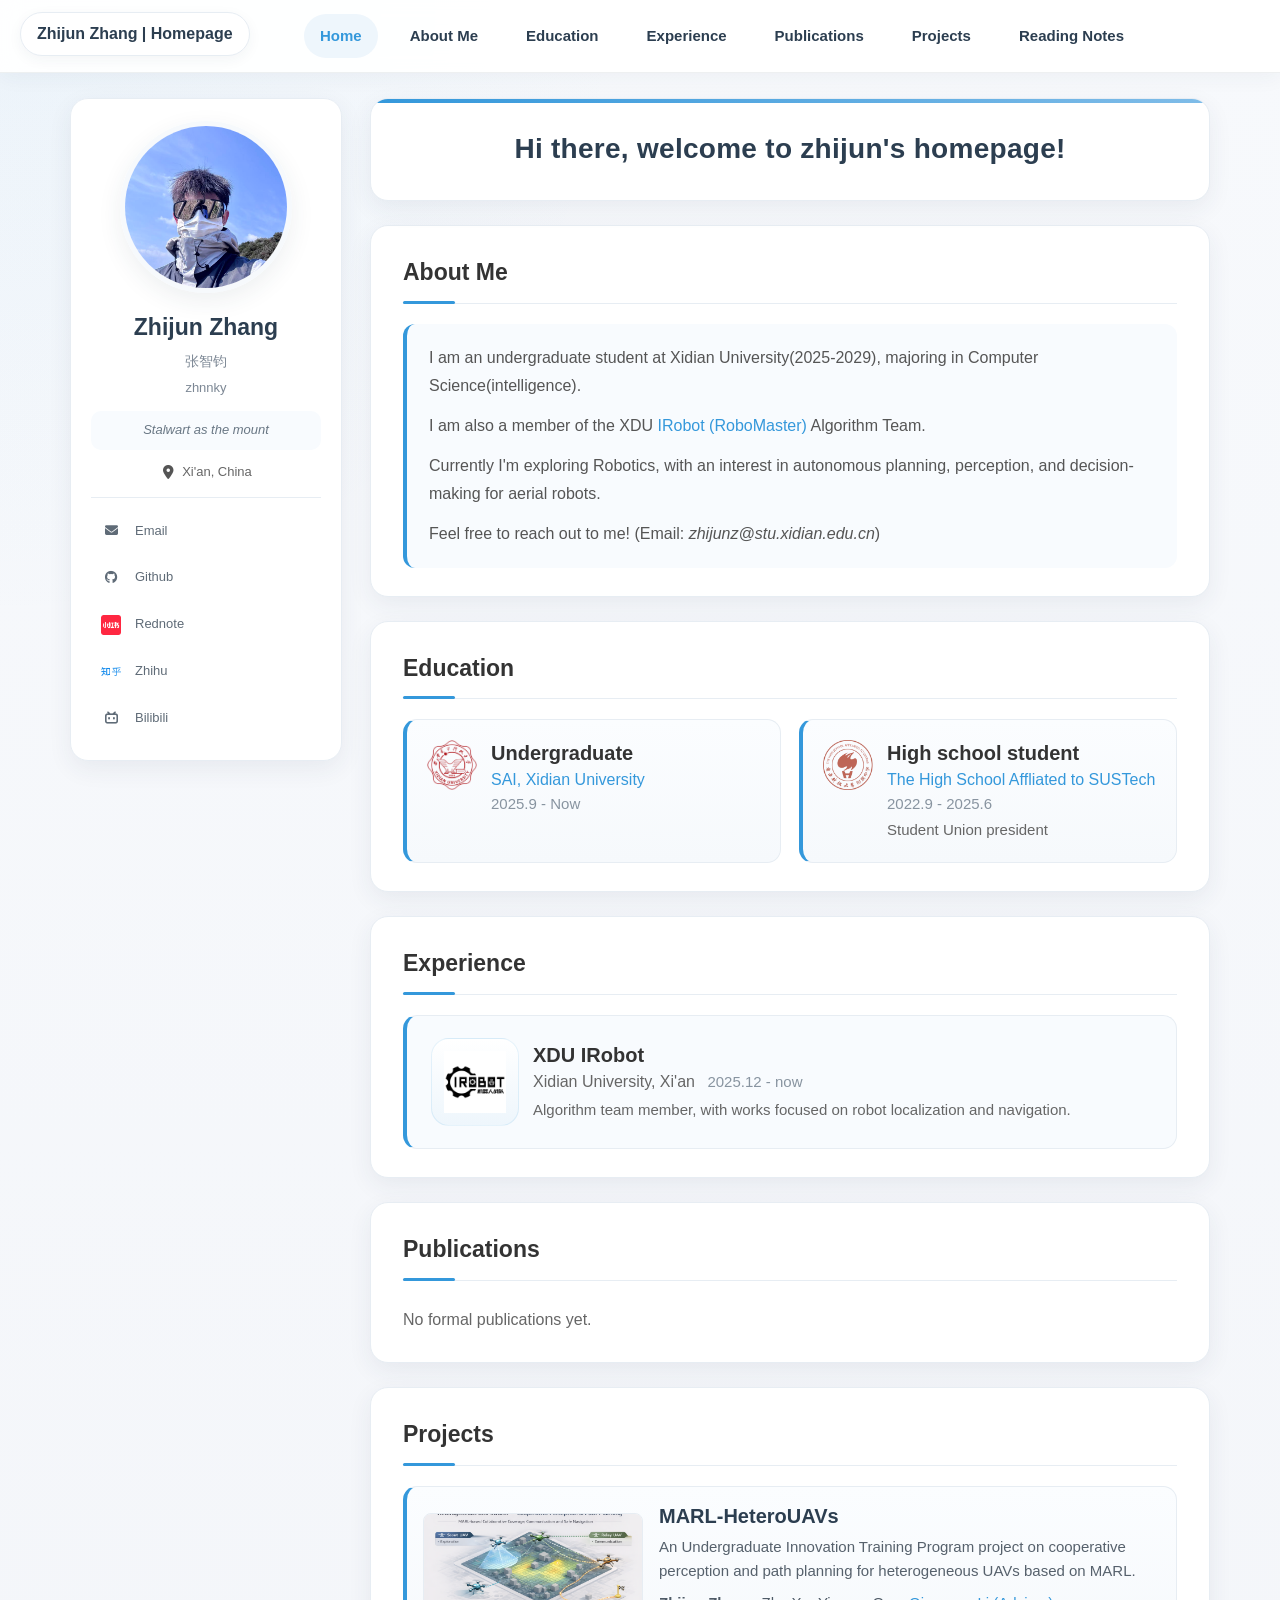
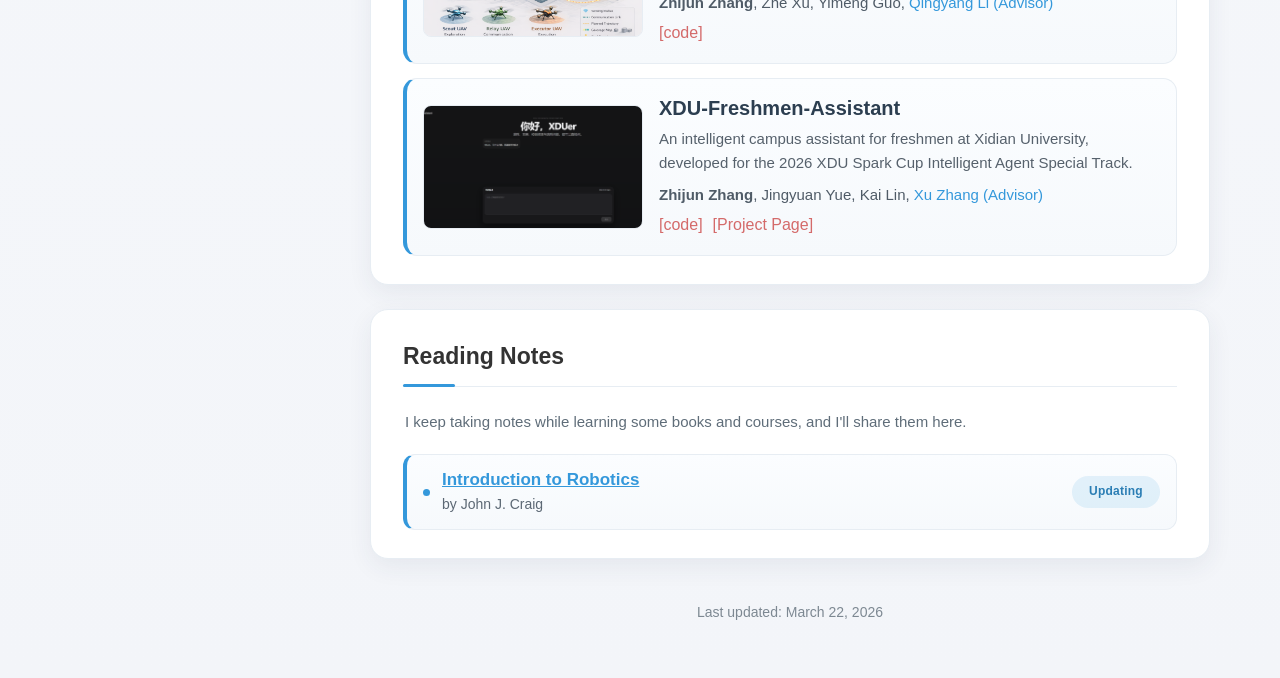
==== index.html @ c7f6d158 "修改开头" ====
<!doctype html>
<html lang="zh-CN">
  <head>
    <meta charset="UTF-8" />
    <link
      rel="stylesheet"
      href="https://cdnjs.cloudflare.com/ajax/libs/font-awesome/6.4.0/css/all.min.css"
    />
    <meta name="viewport" content="width=device-width, initial-scale=1.0" />
    <title>Kyrie Zhang/Personal Homepage</title>
    <link rel="stylesheet" href="assets/css/style.css" />
  </head>
  <body>
    <div class="loader" id="loader">
      <div class="loader-content">
        <div class="loader-spinner"></div>
        <p style="margin-top: 20px; color: #2c3e50">Loading...</p>
      </div>
    </div>

    <nav
      style="
        position: fixed;
        top: 0;
        width: 100%;
        background: rgba(255, 255, 255, 0.9);
        backdrop-filter: blur(10px);
        z-index: 100;
        padding: 10px 0;
        box-shadow: 0 2px 10px rgba(0, 0, 0, 0.1);
      "
    >
      <div
        style="
          max-width: 1000px;
          margin: 0 auto;
          display: flex;
          justify-content: center;
          gap: 30px;
          padding-left: 150px;
        "
      >
        <a href="#" class="top-nav-link">Home</a>
        <a href="#about" class="top-nav-link">About Me</a>
        <a href="#education" class="top-nav-link">Education</a>
        <a href="#experience" class="top-nav-link">Experience</a>
        <a href="#publications" class="top-nav-link">Publications</a>
        <a href="#projects" class="top-nav-link">Projects</a>
        <a href="#reading-notes" class="top-nav-link">Reading Notes</a>
      </div>
    </nav>

    <div class="page-title">Zhijun Zhang | Homepage</div>

    <div class="container">
      <div class="sidebar">
        <div class="profile-card">
          <img src="images/avatar.jpg" alt="Kyrie Zhang" class="avatar" />

          <h1 class="name">Zhijun Zhang</h1>

          <div class="chinese-name">&#24352;&#26234;&#38055;</div>

          <div class="nickname">zhnnky</div>

          <div class="motto">Stalwart as the mount</div>

          <div class="location-info">
            <i class="fas fa-map-marker-alt"></i> Xi'an, China
          </div>


          <div class="contact-section">
            <div class="contact-title">Contact Information</div>
            <div class="contact-links">
              <a href="mailto:zhijunz@stu.xidian.edu.cn" class="contact-link">
                <i class="fas fa-envelope"></i> Email
              </a>
              <a
                href="https://github.com/KyrieZhang329"
                class="contact-link"
                target="_blank"
                rel="noopener noreferrer"
              >
                <i class="fab fa-github"></i> Github
              </a>
              <a
                href="https://www.xiaohongshu.com/user/profile/6472c9bb000000000f005657"
                class="contact-link"
                target="_blank"
                rel="noopener noreferrer"
              >
                <img src="images/xiao-hong-shu.png" alt="Rednote" />
                Rednote
              </a>
              <a
                href="https://www.zhihu.com/people/hao-yue-leng-qian-shan-19"
                class="contact-link"
                target="_blank"
                rel="noopener noreferrer"
              >
                <img src="images/zhihu-logo.png" alt="Zhihu" /> Zhihu
              </a>
              <a
                href="https://space.bilibili.com/1254025264/upload/opus"
                class="contact-link"
                target="_blank"
                rel="noopener noreferrer"
              >
                <i class="fa-brands fa-bilibili"></i> Bilibili
              </a>
            </div>
          </div>
        </div>
      </div>

      <div class="main-content-wrapper">
        <main class="main-content">
          <nav class="nav-bar">
            <a href="#about" class="active">About Me</a>
            <a href="#education">Education</a>
            <a href="#experience">Experience</a>
            <a href="#publications">Publications</a>
            <a href="#projects">Projects</a>
            <a href="#reading-notes">Reading Notes</a>
          </nav>

          <div class="welcome-banner">
            <h2>Hi there, welcome to zhijun's homepage!</h2>
          </div>

          <section class="section" id="about">
            <h2 class="section-title">About Me</h2>
            <div class="about-content">
              <p>
                I am an undergraduate student at Xidian University(2025-2029),
                majoring in Computer Science(intelligence).
              </p>
              <p>
                I am also a member of the XDU
                <a
                  href="https://space.bilibili.com/436391821?spm_id_from=333.1387.follow.user_card.click"
                  target="_blank"
                  rel="noopener noreferrer"
                  >IRobot (RoboMaster)</a
                >
                Algorithm Team.
              </p>
              <p>
                Currently I'm exploring Robotics, with an interest in
                autonomous planning, perception, and decision-making for aerial
                robots.
              </p>
              <p>Feel free to reach out to me! (Email: <em>zhijunz@stu.xidian.edu.cn</em>)</p>
            </div>
          </section>

          <section class="section" id="education">
            <h2 class="section-title">Education</h2>

            <div class="education-list">
              <div class="education-item">
                <img
                  src="images/xdu-logo.png"
                  alt="XDU Logo"
                  class="education-logo"
                  style="
                    width: 50px;
                    height: 50px;
                    border-radius: 6px;
                    object-fit: cover;
                    flex-shrink: 0;
                    display: block;
                  "
                />
                <div class="education-content">
                  <h3 class="education-title">Undergraduate</h3>
                  <div class="education-org">
                    <a
                      href="https://sai.xidian.edu.cn/"
                      target="_blank"
                      rel="noopener noreferrer"
                      >SAI, Xidian University</a
                    >
                  </div>
                  <span class="education-date">2025.9 - Now</span>
                </div>
              </div>

              <div class="education-item">
                <img
                  src="images/hsas-logo.png"
                  alt="HSAS Logo"
                  class="education-logo"
                  style="
                    width: 50px;
                    height: 50px;
                    border-radius: 6px;
                    object-fit: cover;
                    flex-shrink: 0;
                    display: block;
                  "
                />
                <div class="education-content">
                  <h3 class="education-title">High school student</h3>
                  <div class="education-org">
                    <a
                      href="https://www.hsas.edu.cn/#/"
                      target="_blank"
                      rel="noopener noreferrer"
                      >The High School Affliated to SUSTech</a
                    >
                  </div>
                  <span class="education-date">2022.9 - 2025.6</span>
                  <div class="education-desc">Student Union president</div>
                </div>
              </div>
            </div>
          </section>

          <section class="section" id="experience">
            <h2 class="section-title">Experience</h2>

            <div class="experience-list">
              <div class="experience-item">
                <div class="experience-badge" aria-hidden="true">
                  <img
                    src="images/IRobot.jpg"
                    alt=""
                    class="experience-logo"
                  />
                </div>
                <div class="experience-content">
                  <h3 class="experience-title">
                    <a
                      href="https://space.bilibili.com/436391821?spm_id_from=333.1387.follow.user_card.click"
                      target="_blank"
                      rel="noopener noreferrer"
                      >XDU IRobot</a
                    >
                  </h3>
                  <div class="experience-org">
                    Xidian University, Xi'an <span class="experience-date">2025.12 - now</span>
                  </div>
                  <div class="experience-desc">
                    Algorithm team member, with works focused on robot localization and navigation.
                  </div>
                </div>
              </div>
            </div>
          </section>

          <section class="section" id="publications">
            <h2 class="section-title">Publications</h2>
            <div class="publications-content">
              <p>No formal publications yet.</p>
            </div>
          </section>

          <section class="section" id="projects">
            <h2 class="section-title">Projects</h2>

            <div class="projects-list">
              <article class="project-item">
                <div class="project-demo">
                  <img src="images/MARL-HeteroUAVs.png" alt="Project Demo" />
                </div>

                <div class="project-content">
                  <h3 class="project-title">MARL-HeteroUAVs</h3>
                  <p class="project-desc">
                    An Undergraduate Innovation Training Program project on cooperative perception and
                    path planning for heterogeneous UAVs based on MARL.
                  </p>

                  <p class="project-members">
                    <strong>Zhijun Zhang</strong>, Zhe Xu, Yimeng Guo,
                    <a
                      href="https://faculty.xidian.edu.cn/LQY1/zh_CN/index.htm"
                      target="_blank"
                      rel="noopener noreferrer"
                      >Qingyang Li (Advisor)</a
                    >
                  </p>

                  <div class="project-links">
                    <a
                      href="https://github.com/KyrieZhang329/MARL-HeteroUAVs/tree/main"
                      target="_blank"
                      rel="noopener noreferrer"
                      >[code]</a
                    >
                  </div>
                </div>
              </article>

              <article class="project-item">
                <div class="project-demo">
                  <img
                    src="images/XDU-Freshmen-Assistant.png"
                    alt="Project Demo"
                  />
                </div>

                <div class="project-content">
                  <h3 class="project-title">XDU-Freshmen-Assistant</h3>
                  <p class="project-desc">
                    An intelligent campus assistant for freshmen at Xidian
                    University, developed for the 2026 XDU Spark Cup Intelligent
                    Agent Special Track.
                  </p>

                  <p class="project-members">
                    <strong>Zhijun Zhang</strong>, Jingyuan Yue, Kai Lin,
                    <a
                      href="https://faculty.xidian.edu.cn/ZHANGXU/zh_CN/index.htm"
                      target="_blank"
                      rel="noopener noreferrer"
                      >Xu Zhang (Advisor)</a
                    >
                  </p>

                  <div class="project-links">
                    <a
                      href="https://github.com/KyrieZhang329/XDU-FreshmenAssistant"
                      target="_blank"
                      rel="noopener noreferrer"
                      >[code]</a
                    >
                    <a
                      href="./pages/xdu-freshmen-assistant/index.html"
                      target="_blank"
                      rel="noopener noreferrer"
                      >[Project Page]</a
                    >
                  </div>
                </div>
              </article>
            </div>
          </section>

          <section class="section" id="reading-notes">
            <h2 class="section-title">Reading Notes</h2>

            <div class="reading-notes-intro">
              <p>
                I keep taking notes while learning some books and courses, and
                I'll share them here.
              </p>
            </div>

            <ul class="reading-notes-list">
              <li class="reading-note-item">
                <div class="reading-note-main">
                  <span class="reading-note-title">
                    <a
                      href="https://github.com/KyrieZhang329/Reading-notes/tree/main/Introduction%20to%20Robotics"
                      target="_blank"
                      rel="noopener noreferrer"
                      >Introduction to Robotics</a
                    >
                  </span>
                  <span class="reading-note-meta">by John J. Craig</span>
                </div>
                <span class="reading-note-status is-updating">Updating</span>
              </li>
            </ul>
          </section>
          <div class="update-time">
            <p>Last updated: March 22, 2026</p>
          </div>
        </main>
      </div>
    </div>

    <button
      id="backToTop"
      style="
        display: none;
        position: fixed;
        bottom: 20px;
        right: 20px;
        z-index: 99;
        font-size: 18px;
        border: none;
        outline: none;
        background-color: #3498db;
        color: white;
        cursor: pointer;
        padding: 15px;
        border-radius: 50%;
        width: 50px;
        height: 50px;
        box-shadow: 0 2px 10px rgba(0, 0, 0, 0.2);
      "
    >
      &uarr;
    </button>

    <script src="assets/js/main.js"></script>
  </body>
</html>
---- assets/css/style.css ----
:root {
  --primary-color: #2c3e50;
  --secondary-color: #3498db;
  --accent-color: #e74c3c;
  --text-color: #333;
  --light-text: #7f8c8d;
  --background: #f3f5f9;
  --card-background: #ffffff;
  --soft-background: #f8fbfe;
  --border-color: #e7edf3;
  --shadow: 0 8px 24px rgba(44, 62, 80, 0.07);
  --shadow-soft: 0 4px 14px rgba(44, 62, 80, 0.05);
  --accent-bar-width: 4px;
}

* {
  margin: 0;
  padding: 0;
  box-sizing: border-box;
}

html {
  scroll-behavior: smooth;
}

body {
  font-family:
    "Helvetica Neue",
    Helvetica,
    Arial,
    -apple-system,
    BlinkMacSystemFont,
    "Segoe UI",
    "PingFang SC",
    "Hiragino Sans GB",
    "Microsoft YaHei",
    sans-serif;
  background:
    radial-gradient(
      circle at top left,
      rgba(52, 152, 219, 0.06),
      transparent 24%
    ),
    linear-gradient(180deg, #f7f9fc 0%, var(--background) 100%);
  color: var(--text-color);
  line-height: 1.6;
  font-size: 16px;
}

a {
  color: inherit;
}

.loader {
  position: fixed;
  inset: 0;
  display: flex;
  align-items: center;
  justify-content: center;
  background: rgba(243, 245, 249, 0.96);
  z-index: 200;
  opacity: 1;
  visibility: visible;
  transition:
    opacity 0.25s ease,
    visibility 0.25s ease;
}

.loader.is-hidden {
  opacity: 0;
  visibility: hidden;
}

.loader-content {
  text-align: center;
}

.loader-spinner {
  width: 40px;
  height: 40px;
  margin: 0 auto;
  border-radius: 50%;
  border: 3px solid #d8e5f1;
  border-top-color: var(--secondary-color);
  animation: spin 0.8s linear infinite;
}

@keyframes spin {
  to {
    transform: rotate(360deg);
  }
}

nav[style*="position: fixed"] {
  top: 0 !important;
  left: 0;
  width: 100% !important;
  background: rgba(255, 255, 255, 0.92) !important;
  backdrop-filter: blur(12px);
  border-bottom: 1px solid rgba(44, 62, 80, 0.08);
  box-shadow: 0 4px 20px rgba(44, 62, 80, 0.05) !important;
  padding: 14px 0 !important;
}

nav[style*="position: fixed"] > div {
  max-width: 1180px !important;
  margin: 0 auto !important;
  display: flex;
  align-items: center;
  justify-content: center;
  gap: 16px !important;
  padding: 0 20px 0 184px !important;
  overflow-x: auto;
  -webkit-overflow-scrolling: touch;
  scrollbar-width: none;
}

nav[style*="position: fixed"] > div::-webkit-scrollbar {
  display: none;
}

.top-nav-link {
  text-decoration: none;
  color: var(--primary-color);
  font-weight: 600;
  font-size: 15px;
  padding: 10px 16px;
  border-radius: 999px;
  transition:
    background-color 0.2s ease,
    color 0.2s ease;
  white-space: nowrap;
}

.top-nav-link:hover,
.top-nav-link.active {
  background-color: #eef6fc;
  color: var(--secondary-color);
}

.page-title {
  position: fixed;
  top: 12px;
  left: 20px;
  z-index: 101;
  display: inline-flex;
  align-items: center;
  height: 44px;
  padding: 0 16px;
  border-radius: 999px;
  background: #fff;
  border: 1px solid var(--border-color);
  box-shadow: var(--shadow-soft);
  font-size: 16px;
  font-weight: 700;
  color: var(--primary-color);
}

.container {
  max-width: 1180px;
  margin: 0 auto;
  padding: 98px 20px 44px;
  display: grid;
  grid-template-columns: 272px minmax(0, 1fr);
  gap: 28px;
  align-items: start;
}

.sidebar {
  width: auto;
  padding: 22px 20px;
  background-color: var(--card-background);
  border-radius: 18px;
  border: 1px solid var(--border-color);
  box-shadow: var(--shadow);
  position: sticky;
  top: 98px;
  left: auto;
  height: auto;
  max-height: calc(100vh - 118px);
  overflow-y: auto;
  z-index: 1;
}

.sidebar::-webkit-scrollbar {
  width: 6px;
}

.sidebar::-webkit-scrollbar-thumb {
  background: #d6dee8;
  border-radius: 999px;
}

.main-content-wrapper {
  min-width: 0;
  margin-left: 0;
}

.main-content {
  background: transparent;
  border-radius: 0;
  box-shadow: none;
  padding: 0;
}

.profile-card {
  text-align: center;
}

.avatar {
  width: 172px;
  height: 172px;
  border-radius: 50%;
  margin: 0 auto 16px;
  display: block;
  object-fit: cover;
  border: 5px solid #f6f9fc;
  box-shadow: 0 8px 24px rgba(44, 62, 80, 0.08);
}

.name {
  font-size: 23px;
  font-weight: 700;
  margin-bottom: 4px;
  color: var(--primary-color);
  text-align: center;
}

.chinese-name {
  font-size: 14px;
  color: #7c8794;
  margin-bottom: 6px;
}

.nickname {
  font-size: 13px;
  color: #7c8794;
  margin-bottom: 10px;
}

.gender {
  font-size: 12px;
  color: #98a3ad;
  margin-bottom: 10px;
}

.motto {
  font-style: italic;
  font-size: 13px;
  margin: 12px 0;
  color: #697784;
  padding: 9px 12px;
  border-radius: 10px;
  background: var(--soft-background);
}

.location-info {
  font-size: 13px;
  color: #666;
  margin-bottom: 14px;
  display: flex;
  align-items: center;
  justify-content: center;
  gap: 6px;
}

.location-info i {
  font-size: 14px;
  color: #555;
  width: 16px;
}

.contact-section {
  margin-top: 14px;
  padding-top: 14px;
  border-top: 1px solid var(--border-color);
}

.contact-title {
  display: none;
}

.contact-links {
  list-style: none;
  display: flex;
  flex-direction: column;
  gap: 8px;
  padding: 0;
  margin: 0;
}

.contact-links a {
  display: flex;
  align-items: center;
  justify-content: flex-start;
  padding: 9px 10px;
  background-color: transparent;
  border-radius: 10px;
  color: #5f6b77;
  text-decoration: none;
  font-size: 13px;
  transition:
    background-color 0.2s ease,
    color 0.2s ease;
  gap: 6px;
}

.contact-links a:hover {
  background-color: #f4f9fd;
  color: var(--secondary-color);
}

.contact-links a i,
.contact-links a img {
  width: 20px;
  height: 20px;
  margin-right: 8px;
  object-fit: contain;
  display: flex;
  align-items: center;
  justify-content: center;
  flex-shrink: 0;
}

.nav-bar {
  display: none;
}

.nav-bar a {
  display: none;
}

.welcome-banner,
.section {
  background-color: var(--card-background);
  border-radius: 18px;
  border: 1px solid var(--border-color);
  box-shadow: var(--shadow);
}

.welcome-banner {
  position: relative;
  padding: 28px 32px;
  margin-bottom: 24px;
  overflow: hidden;
  text-align: center;
}

.welcome-banner::before {
  content: "";
  position: absolute;
  top: 0;
  left: 0;
  width: 100%;
  height: 4px;
  background: linear-gradient(90deg, var(--secondary-color), #7fbce8);
}

.welcome-banner h2 {
  font-size: 28px;
  color: var(--primary-color);
  font-weight: 600;
  letter-spacing: 0.01em;
}

.section {
  padding: 28px 32px;
  margin-bottom: 24px;
  scroll-margin-top: 88px;
}

.section-title {
  font-size: 23px;
  font-weight: 700;
  margin-bottom: 20px;
  color: #333;
  padding-bottom: 12px;
  border-bottom: 1px solid var(--border-color);
  text-align: left;
  position: relative;
}

.section-title::after {
  content: "";
  position: absolute;
  left: 0;
  bottom: -1px;
  width: 52px;
  height: 3px;
  border-radius: 999px;
  background: var(--secondary-color);
}

.about-content {
  font-size: 16px;
  color: #555;
  line-height: 1.75;
  padding: 20px 22px;
  background-color: var(--soft-background);
  border-radius: 12px;
  border-left: var(--accent-bar-width) solid var(--secondary-color);
}

.about-content p + p {
  margin-top: 12px;
}

.about-content a {
  color: var(--secondary-color);
  text-decoration: none;
}

.about-content a:hover {
  text-decoration: underline;
}

.education-list {
  display: grid;
  grid-template-columns: repeat(2, minmax(0, 1fr));
  gap: 18px;
  align-items: stretch;
}

.experience-list {
  display: flex;
  flex-direction: column;
  gap: 14px;
}

.education-item,
.experience-item {
  display: flex;
  gap: 14px;
}

.education-item {
  align-items: flex-start;
  background: linear-gradient(180deg, #fbfdff 0%, #f6f9fc 100%);
  padding: 20px;
  border-radius: 14px;
  border: 1px solid var(--border-color);
  border-left: var(--accent-bar-width) solid var(--secondary-color);
  min-width: 0;
  min-height: 138px;
}

.experience-item {
  align-items: center;
  padding: 22px 24px;
  background: var(--soft-background);
  border-radius: 14px;
  border: 1px solid var(--border-color);
  border-left: var(--accent-bar-width) solid var(--secondary-color);
}

.experience-badge {
  width: 88px;
  height: 88px;
  flex-shrink: 0;
  display: flex;
  align-items: center;
  justify-content: center;
  padding: 12px;
  border-radius: 18px;
  border: 1px solid rgba(52, 152, 219, 0.12);
  background: linear-gradient(180deg, #ffffff 0%, #eef6fc 100%);
  box-shadow: inset 0 1px 0 rgba(255, 255, 255, 0.8);
}

.experience-logo {
  width: 100%;
  max-width: 64px;
  height: auto;
  display: block;
  object-fit: contain;
}

.education-logo {
  width: 50px;
  height: 50px;
  flex-shrink: 0;
  align-self: flex-start;
}

.education-content,
.experience-content {
  flex: 1;
  min-width: 0;
}

.education-title,
.experience-title {
  font-size: 20px;
  font-weight: 700;
  color: #333;
  margin-bottom: 2px;
  line-height: 1.35;
}

.experience-title a {
  color: inherit;
  text-decoration: none;
  border-bottom: 1px solid transparent;
  transition:
    color 0.2s ease,
    border-color 0.2s ease;
}

.experience-title a:hover {
  color: var(--secondary-color);
  border-bottom-color: currentColor;
}

.education-org,
.experience-org {
  font-size: 16px;
  color: #666;
  font-weight: 500;
  margin-bottom: 3px;
  line-height: 1.35;
}

.experience-org .experience-date {
  display: inline;
  margin-left: 8px;
}

.education-org a,
.experience-org a,
.experience-desc a {
  color: var(--secondary-color);
  text-decoration: none;
  border-bottom: 1px solid transparent;
  transition:
    color 0.2s ease,
    border-color 0.2s ease;
}

.education-org a:hover,
.experience-org a:hover,
.experience-desc a:hover {
  color: #2980b9;
  border-bottom-color: currentColor;
}

.education-date,
.experience-date {
  font-size: 15px;
  color: #8894a0;
  display: block;
  line-height: 1.3;
}

.education-desc,
.experience-desc {
  font-size: 15px;
  color: #666;
  line-height: 1.5;
  margin-top: 6px;
}

.projects-list {
  min-height: 12px;
  display: flex;
  flex-direction: column;
  gap: 14px;
}

.project-item {
  display: flex;
  gap: 16px;
  align-items: center;
  background: linear-gradient(180deg, #fbfdff 0%, #f6f9fc 100%);
  border: 1px solid var(--border-color);
  border-left: var(--accent-bar-width) solid var(--secondary-color);
  border-radius: 14px;
  padding: 16px;
}

.project-demo {
  width: clamp(150px, 28vw, 220px);
  height: auto;
  aspect-ratio: 16 / 9;
  border-radius: 8px;
  overflow: hidden;
  flex-shrink: 0;
  background: #eef3f8;
  border: 1px solid var(--border-color);
}

.project-demo img {
  width: 100%;
  height: 100%;
  object-fit: cover;
  display: block;
}

.project-content {
  min-width: 0;
  flex: 1;
}

.project-title {
  font-size: 20px;
  line-height: 1.3;
  margin-bottom: 6px;
  color: var(--primary-color);
  font-weight: 700;
}

.project-desc {
  font-size: 15px;
  line-height: 1.6;
  color: #56616c;
  margin-bottom: 8px;
}

.project-members,
.project-advisor {
  font-size: 15px;
  line-height: 1.55;
  color: #4f5b67;
}

.project-members a {
  color: var(--secondary-color);
  text-decoration: none;
  border-bottom: 1px solid transparent;
  transition:
    color 0.2s ease,
    border-color 0.2s ease;
}

.project-members a:hover {
  color: #2980b9;
  border-bottom-color: currentColor;
}

.project-members + .project-advisor {
  margin-top: 2px;
}

.project-links {
  margin-top: 6px;
  display: flex;
  gap: 10px;
  flex-wrap: wrap;
}

.project-links a {
  color: #d46a6a;
  text-decoration: none;
  font-style: normal;
  border-bottom: 1px solid transparent;
  transition:
    color 0.2s ease,
    border-color 0.2s ease;
}

.project-links a:hover {
  color: #be4e4e;
  border-bottom-color: currentColor;
}

.reading-notes-intro {
  margin-bottom: 18px;
  display: grid;
  gap: 10px;
  padding: 2px 2px 0;
}

.reading-notes-intro p {
  margin: 0;
  max-width: 720px;
  font-size: 15px;
  line-height: 1.75;
  color: #5f6d79;
}

.reading-notes-list {
  list-style: none;
  display: flex;
  flex-direction: column;
  gap: 10px;
}

.reading-note-item {
  display: grid;
  grid-template-columns: auto minmax(0, 1fr) auto;
  align-items: center;
  gap: 12px;
  padding: 14px 16px;
  border-radius: 12px;
  border: 1px solid var(--border-color);
  border-left: var(--accent-bar-width) solid var(--secondary-color);
  background: linear-gradient(180deg, #fbfdff 0%, #f6f9fc 100%);
}

.reading-note-item::before {
  content: "";
  width: 7px;
  height: 7px;
  border-radius: 50%;
  background: var(--secondary-color);
}

.reading-note-main {
  min-width: 0;
}

.reading-note-title {
  display: block;
  font-size: 17px;
  font-weight: 600;
  line-height: 1.35;
  color: var(--secondary-color);
}

.reading-note-meta {
  display: block;
  margin-top: 2px;
  font-size: 14px;
  line-height: 1.55;
  color: #5c6874;
}

.reading-note-status {
  display: inline-flex;
  align-items: center;
  justify-content: center;
  min-width: 88px;
  padding: 6px 12px;
  border-radius: 999px;
  font-size: 12px;
  font-weight: 700;
  letter-spacing: 0.02em;
}

.reading-note-status.is-updating {
  background: rgba(52, 152, 219, 0.12);
  color: #2a7db4;
}

.reading-note-status.is-completed {
  background: rgba(39, 174, 96, 0.12);
  color: #23824d;
}

.publications-content {
  color: #666;
  font-size: 16px;
  padding: 6px 0 2px;
}

.update-time {
  text-align: center;
  padding: 18px 0 10px;
  color: #7d8892;
  font-size: 14px;
}

#backToTop {
  border: none;
  outline: none;
  background-color: var(--secondary-color) !important;
  color: white;
  cursor: pointer;
  box-shadow: 0 8px 20px rgba(52, 152, 219, 0.28) !important;
  transition:
    transform 0.2s ease,
    background-color 0.2s ease,
    box-shadow 0.2s ease;
}

#backToTop:hover {
  transform: translateY(-2px);
  background-color: #2980b9 !important;
  box-shadow: 0 10px 24px rgba(41, 128, 185, 0.28) !important;
}

.section:target {
  box-shadow:
    0 0 0 2px rgba(52, 152, 219, 0.12),
    var(--shadow);
}

@media (max-width: 1080px) {
  .container {
    grid-template-columns: 250px minmax(0, 1fr);
    gap: 22px;
  }

  nav[style*="position: fixed"] > div {
    padding-left: 176px !important;
    gap: 12px !important;
  }
}

@media (max-width: 900px) {
  .page-title {
    display: none;
  }

  nav[style*="position: fixed"] {
    padding: 12px 0 !important;
  }

  nav[style*="position: fixed"] > div {
    max-width: none !important;
    flex-wrap: nowrap;
    gap: 10px !important;
    padding: 0 12px !important;
    justify-content: flex-start !important;
  }

  .top-nav-link {
    font-size: 14px;
    padding: 9px 14px;
  }

  .container {
    display: flex;
    flex-direction: column;
    padding: 84px 14px 34px;
    gap: 18px;
  }

  .sidebar {
    width: 100%;
    position: relative;
    top: 0;
    max-height: none;
    padding: 20px 16px;
  }

  .main-content-wrapper {
    margin-left: 0;
  }

  .nav-bar {
    display: flex;
    gap: 10px;
    margin-bottom: 18px;
    padding-bottom: 14px;
    border-bottom: 1px solid var(--border-color);
    flex-wrap: nowrap;
    overflow-x: auto;
    -webkit-overflow-scrolling: touch;
    scrollbar-width: none;
  }

  .nav-bar::-webkit-scrollbar {
    display: none;
  }

  .nav-bar a {
    display: inline-flex;
    align-items: center;
    white-space: nowrap;
    flex-shrink: 0;
    text-decoration: none;
    color: #66727e;
    font-size: 14px;
    font-weight: 500;
    padding: 7px 12px;
    border-radius: 999px;
    transition:
      background-color 0.2s ease,
      color 0.2s ease;
  }

  .nav-bar a.active,
  .nav-bar a:hover {
    background: #eef6fc;
    color: var(--secondary-color);
  }

  .welcome-banner,
  .section {
    padding: 24px 20px;
    margin-bottom: 18px;
    border-radius: 16px;
  }

  .welcome-banner h2 {
    font-size: 25px;
  }

  .education-list {
    grid-template-columns: 1fr;
  }

  .experience-item {
    align-items: flex-start;
  }

  .experience-badge {
    width: 80px;
    height: 80px;
    padding: 9px;
    border-radius: 16px;
  }

  .project-item {
    flex-direction: column;
    align-items: flex-start;
  }

  .project-demo {
    width: 100%;
    height: auto;
    aspect-ratio: 16 / 9;
  }

  .project-title {
    font-size: 20px;
  }

  .reading-note-item {
    grid-template-columns: auto minmax(0, 1fr);
    align-items: start;
  }

  .reading-note-status {
    grid-column: 2;
    justify-self: start;
    margin-top: 2px;
  }
}

@media (max-width: 600px) {
  .avatar {
    width: 150px;
    height: 150px;
  }

  .name {
    font-size: 22px;
  }

  .section-title {
    font-size: 22px;
  }

  .about-content,
  .education-item,
  .experience-item {
    padding: 18px;
  }

  .project-item {
    padding: 18px;
    gap: 14px;
  }

  .reading-note-item {
    padding: 16px;
  }

  .project-title {
    font-size: 20px;
  }

  .reading-note-item {
    grid-template-columns: auto minmax(0, 1fr);
    align-items: start;
  }

  .reading-note-status {
    grid-column: 2;
    justify-self: start;
    margin-top: 2px;
  }
}
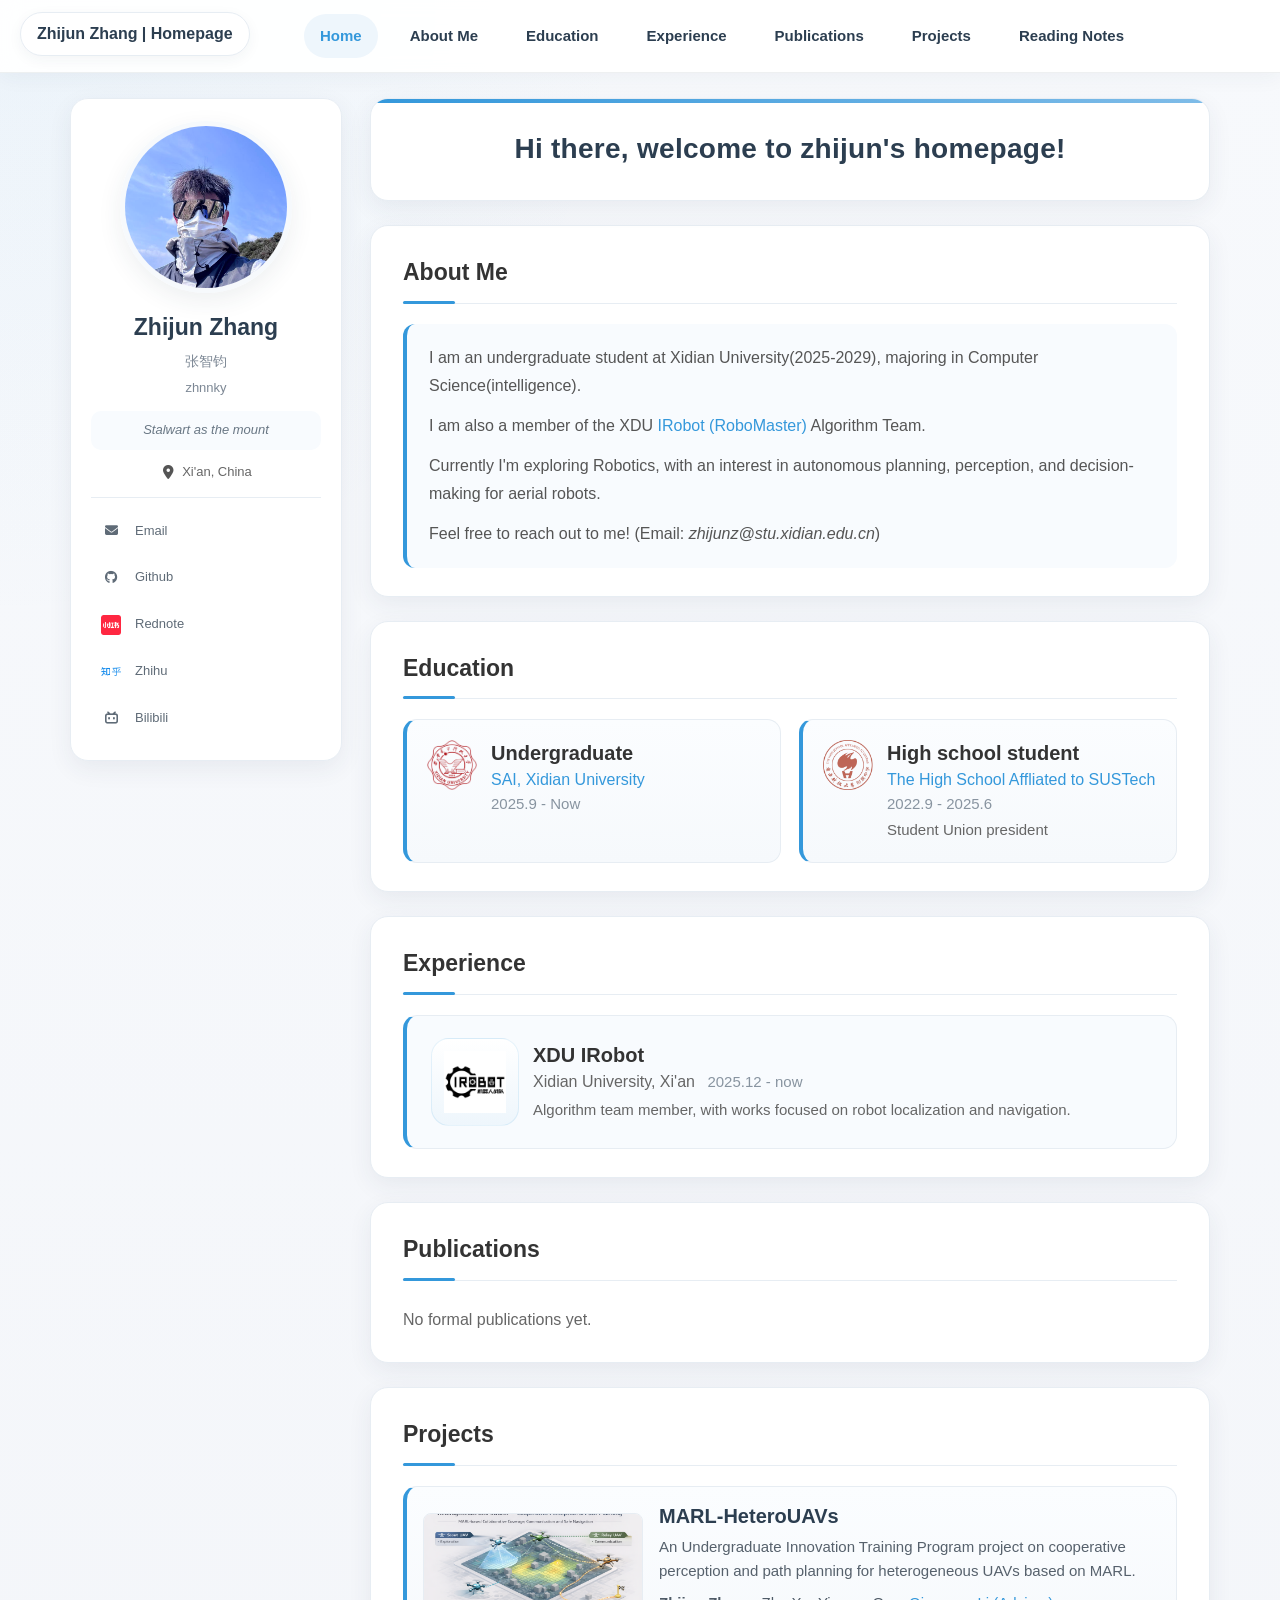
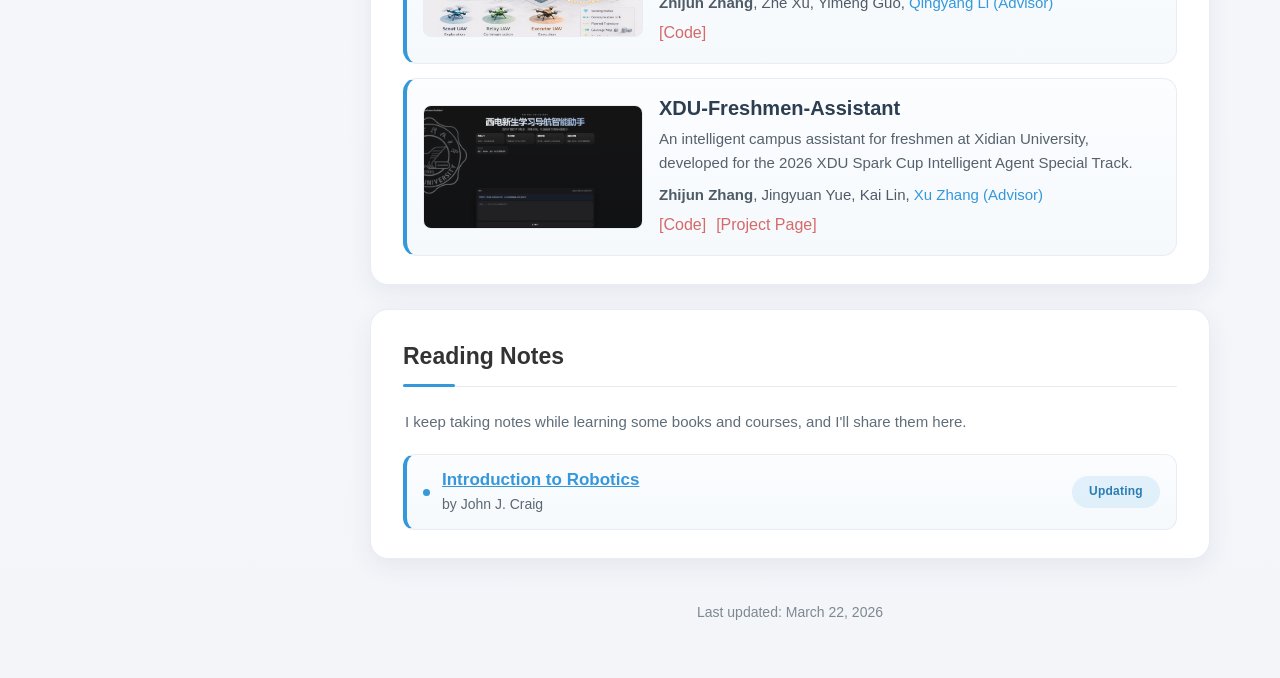
==== commit 0750b9c2: "完善了星火杯项目的page" ====
--- a/index.html
+++ b/index.html
@@ -288,7 +288,7 @@
                       href="https://github.com/KyrieZhang329/MARL-HeteroUAVs/tree/main"
                       target="_blank"
                       rel="noopener noreferrer"
-                      >[code]</a
+                      >[Code]</a
                     >
                   </div>
                 </div>
@@ -325,7 +325,7 @@
                       href="https://github.com/KyrieZhang329/XDU-FreshmenAssistant"
                       target="_blank"
                       rel="noopener noreferrer"
-                      >[code]</a
+                      >[Code]</a
                     >
                     <a
                       href="./pages/xdu-freshmen-assistant/index.html"
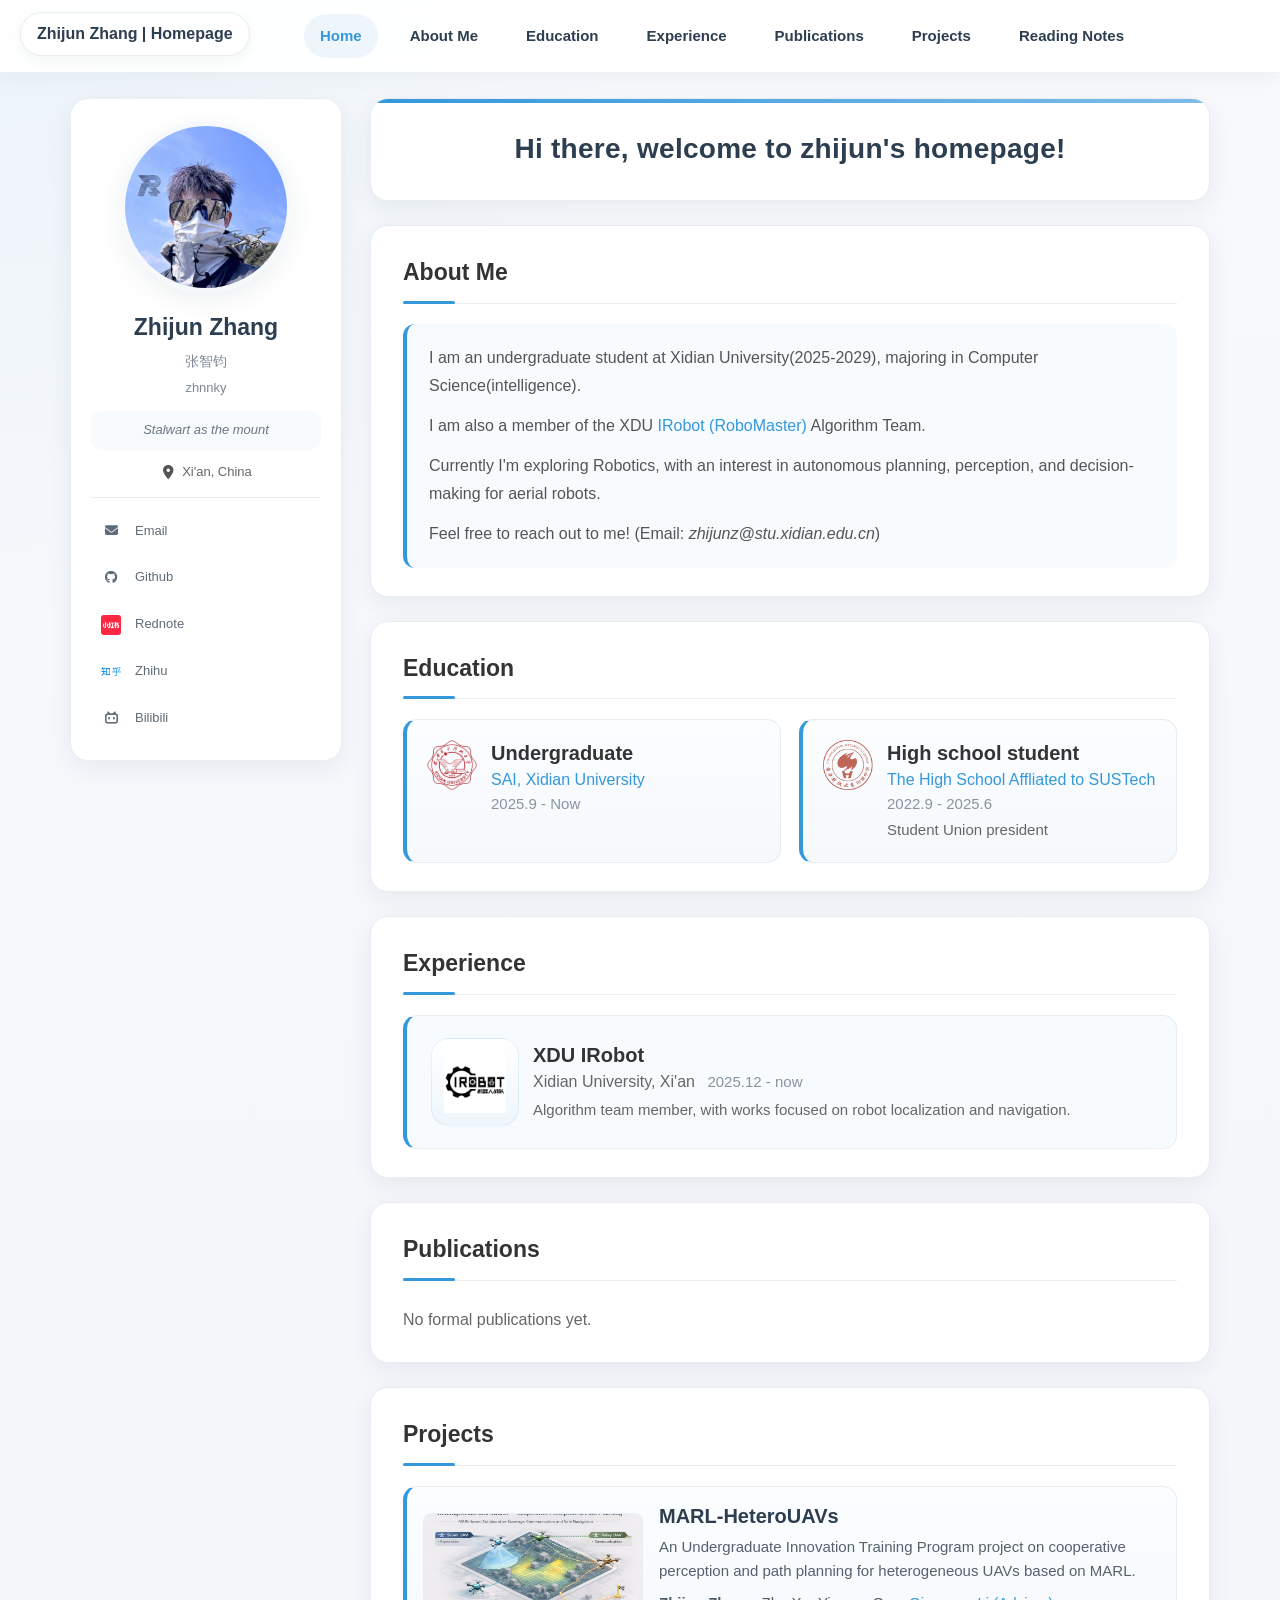
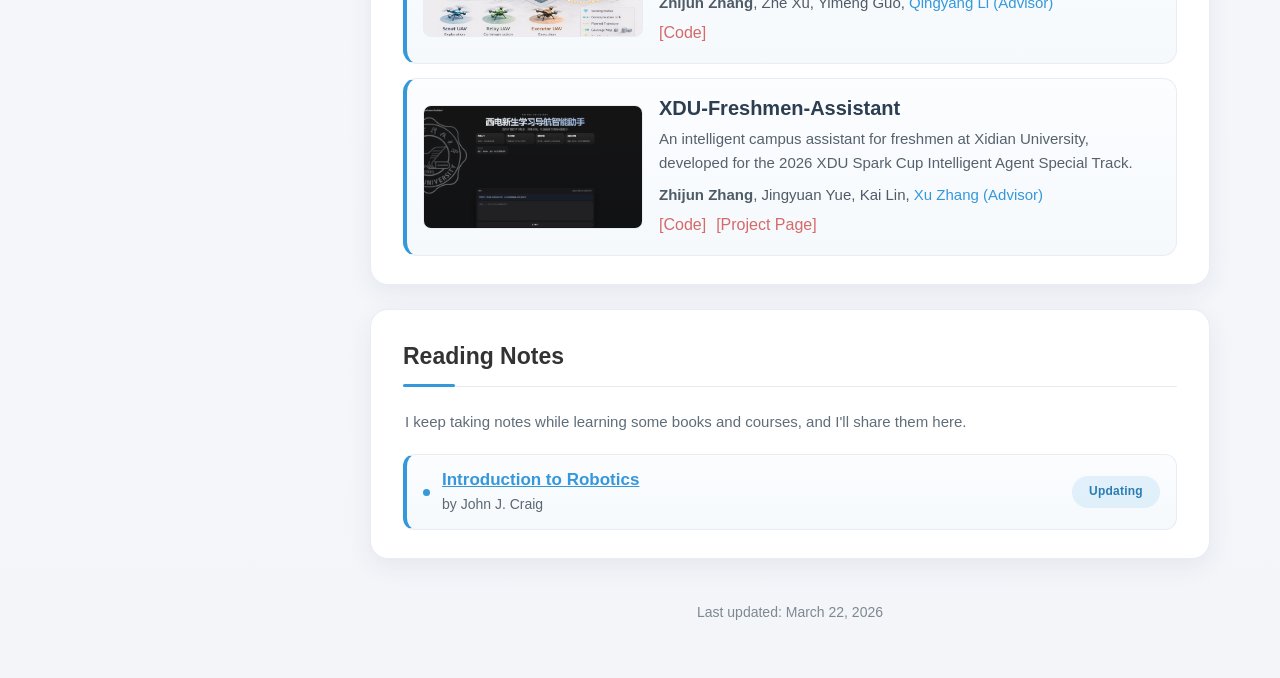
==== commit 9ac21870: "更新了头像" ====
--- a/index.html
+++ b/index.html
@@ -55,7 +55,7 @@
     <div class="container">
       <div class="sidebar">
         <div class="profile-card">
-          <img src="images/avatar.jpg" alt="Kyrie Zhang" class="avatar" />
+          <img src="images/avatar.png" alt="Kyrie Zhang" class="avatar" />
 
           <h1 class="name">Zhijun Zhang</h1>
 
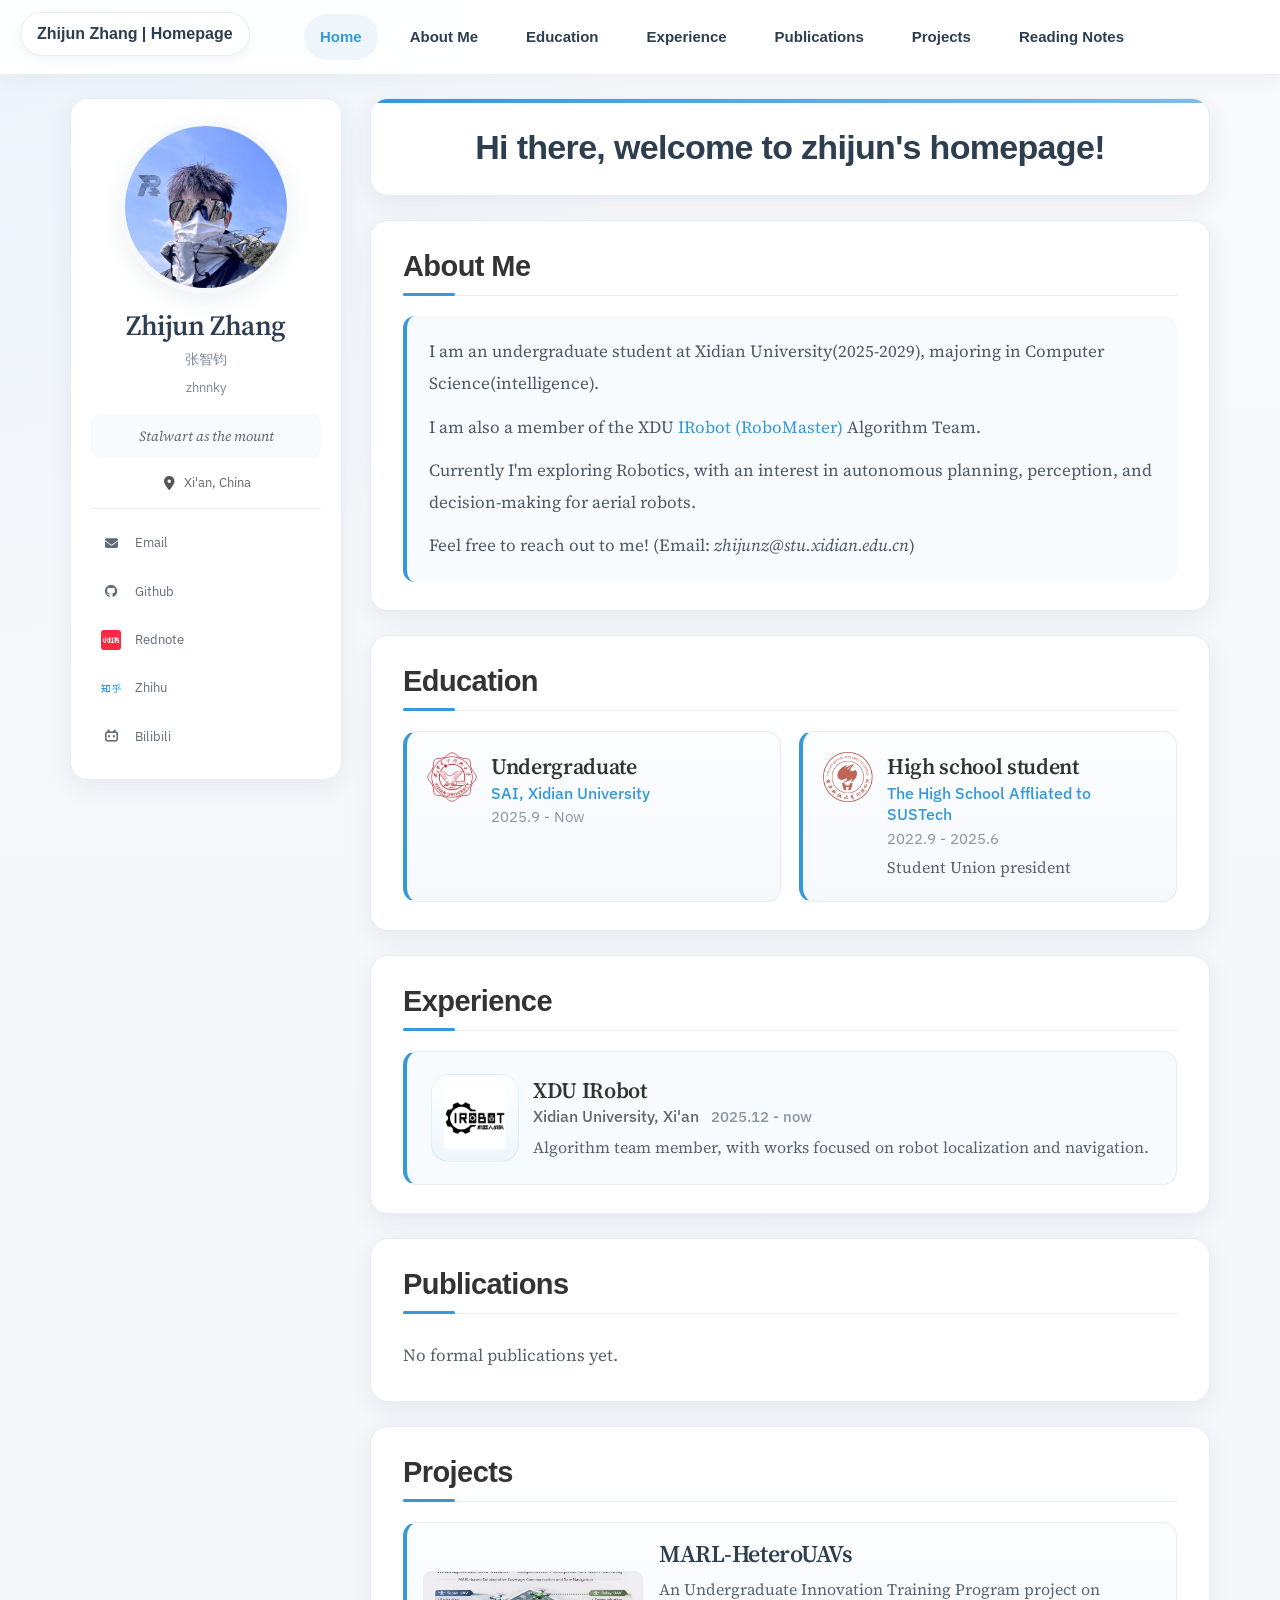
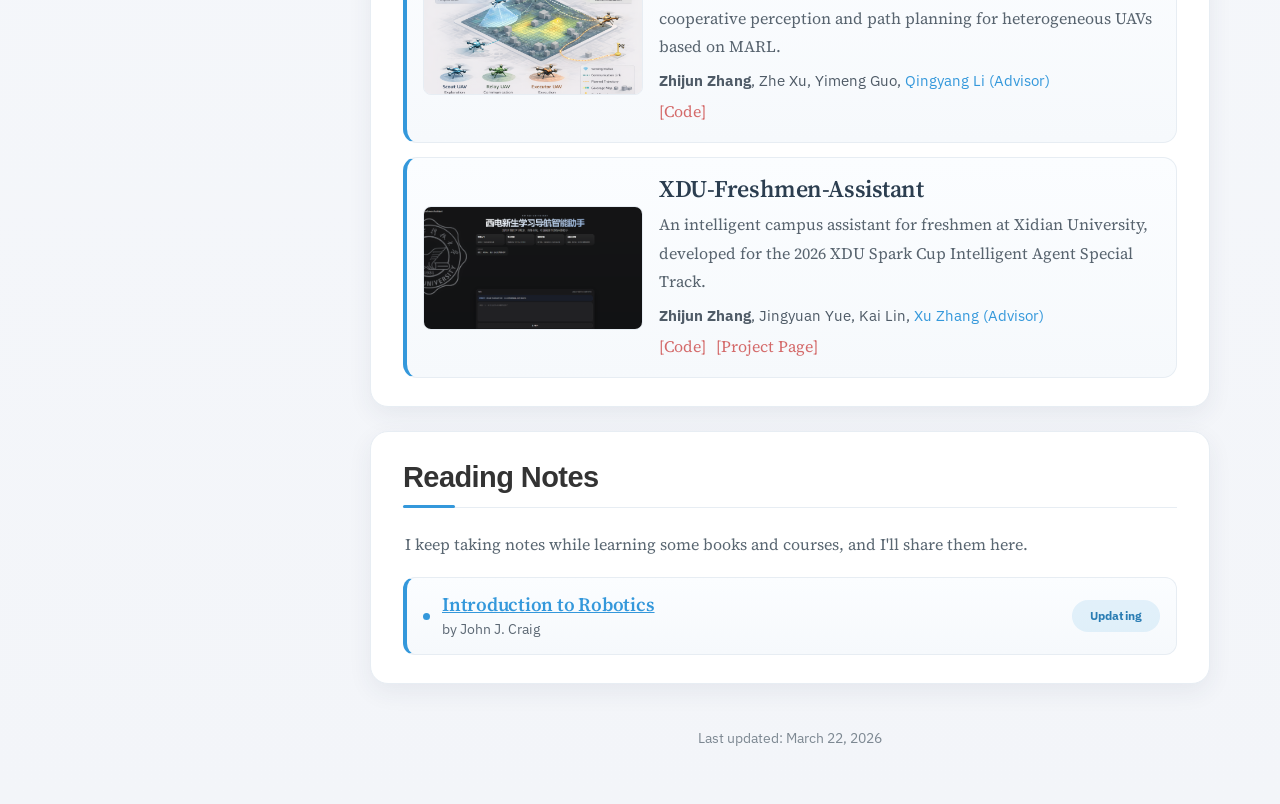
==== commit 6ea7ad39: "修改字体样式为claude-like" ====
--- a/index.html
+++ b/index.html
@@ -5,6 +5,19 @@
     <link
       rel="stylesheet"
       href="https://cdnjs.cloudflare.com/ajax/libs/font-awesome/6.4.0/css/all.min.css"
+    />
+    <link
+      rel="preconnect"
+      href="https://fonts.googleapis.com"
+    />
+    <link
+      rel="preconnect"
+      href="https://fonts.gstatic.com"
+      crossorigin
+    />
+    <link
+      rel="stylesheet"
+      href="https://fonts.googleapis.com/css2?family=IBM+Plex+Sans:wght@400;500;600;700&family=Source+Serif+4:wght@400;600;700&display=swap"
     />
     <meta name="viewport" content="width=device-width, initial-scale=1.0" />
     <title>Kyrie Zhang/Personal Homepage</title>
--- a/assets/css/style.css
+++ b/assets/css/style.css
@@ -11,6 +11,19 @@
   --shadow: 0 8px 24px rgba(44, 62, 80, 0.07);
   --shadow-soft: 0 4px 14px rgba(44, 62, 80, 0.05);
   --accent-bar-width: 4px;
+  --font-body:
+    "Source Serif 4", "Anthropic Serif", Georgia, "Times New Roman", "Songti SC",
+    "Noto Serif CJK SC", "Source Han Serif SC", serif;
+  --font-ui:
+    "IBM Plex Sans", "PingFang SC", "Hiragino Sans GB", "Noto Sans CJK SC",
+    "Source Han Sans SC", "Microsoft YaHei", "Segoe UI", sans-serif;
+  --font-mono:
+    Menlo, Monaco, "SF Mono", Consolas, "Sarasa Mono SC", "Cascadia Code",
+    monospace;
+  --font-legacy:
+    "Helvetica Neue", Helvetica, Arial, -apple-system, BlinkMacSystemFont,
+    "Segoe UI", "PingFang SC", "Hiragino Sans GB", "Microsoft YaHei",
+    sans-serif;
 }
 
 * {
@@ -24,17 +37,7 @@
 }
 
 body {
-  font-family:
-    "Helvetica Neue",
-    Helvetica,
-    Arial,
-    -apple-system,
-    BlinkMacSystemFont,
-    "Segoe UI",
-    "PingFang SC",
-    "Hiragino Sans GB",
-    "Microsoft YaHei",
-    sans-serif;
+  font-family: var(--font-body);
   background:
     radial-gradient(
       circle at top left,
@@ -43,12 +46,19 @@
     ),
     linear-gradient(180deg, #f7f9fc 0%, var(--background) 100%);
   color: var(--text-color);
-  line-height: 1.6;
+  line-height: 1.72;
   font-size: 16px;
+  -webkit-font-smoothing: antialiased;
+  text-rendering: optimizeLegibility;
 }
 
 a {
   color: inherit;
+}
+
+code,
+pre {
+  font-family: var(--font-mono);
 }
 
 .loader {
@@ -120,6 +130,7 @@
 }
 
 .top-nav-link {
+  font-family: var(--font-legacy);
   text-decoration: none;
   color: var(--primary-color);
   font-weight: 600;
@@ -139,6 +150,7 @@
 }
 
 .page-title {
+  font-family: var(--font-legacy);
   position: fixed;
   top: 12px;
   left: 20px;
@@ -219,20 +231,25 @@
 }
 
 .name {
-  font-size: 23px;
-  font-weight: 700;
-  margin-bottom: 4px;
+  font-family: var(--font-body);
+  font-size: 28px;
+  font-weight: 600;
+  letter-spacing: -0.015em;
+  line-height: 1.15;
+  margin-bottom: 6px;
   color: var(--primary-color);
   text-align: center;
 }
 
 .chinese-name {
+  font-family: var(--font-ui);
   font-size: 14px;
   color: #7c8794;
   margin-bottom: 6px;
 }
 
 .nickname {
+  font-family: var(--font-ui);
   font-size: 13px;
   color: #7c8794;
   margin-bottom: 10px;
@@ -245,16 +262,19 @@
 }
 
 .motto {
+  font-family: var(--font-body);
   font-style: italic;
-  font-size: 13px;
-  margin: 12px 0;
-  color: #697784;
-  padding: 9px 12px;
+  font-size: 14px;
+  line-height: 1.6;
+  margin: 14px 0;
+  color: #5f6a74;
+  padding: 11px 14px;
   border-radius: 10px;
   background: var(--soft-background);
 }
 
 .location-info {
+  font-family: var(--font-ui);
   font-size: 13px;
   color: #666;
   margin-bottom: 14px;
@@ -290,6 +310,7 @@
 }
 
 .contact-links a {
+  font-family: var(--font-ui);
   display: flex;
   align-items: center;
   justify-content: flex-start;
@@ -357,10 +378,12 @@
 }
 
 .welcome-banner h2 {
-  font-size: 28px;
+  font-family: var(--font-legacy);
+  font-size: 34px;
   color: var(--primary-color);
   font-weight: 600;
-  letter-spacing: 0.01em;
+  line-height: 1.18;
+  letter-spacing: -0.02em;
 }
 
 .section {
@@ -370,8 +393,11 @@
 }
 
 .section-title {
-  font-size: 23px;
-  font-weight: 700;
+  font-family: var(--font-legacy);
+  font-size: 29px;
+  font-weight: 600;
+  line-height: 1.18;
+  letter-spacing: -0.02em;
   margin-bottom: 20px;
   color: #333;
   padding-bottom: 12px;
@@ -392,9 +418,10 @@
 }
 
 .about-content {
-  font-size: 16px;
-  color: #555;
-  line-height: 1.75;
+  font-family: var(--font-body);
+  font-size: 17px;
+  color: #4d5965;
+  line-height: 1.86;
   padding: 20px 22px;
   background-color: var(--soft-background);
   border-radius: 12px;
@@ -490,11 +517,13 @@
 
 .education-title,
 .experience-title {
-  font-size: 20px;
-  font-weight: 700;
+  font-family: var(--font-body);
+  font-size: 22px;
+  font-weight: 600;
+  letter-spacing: -0.015em;
   color: #333;
   margin-bottom: 2px;
-  line-height: 1.35;
+  line-height: 1.3;
 }
 
 .experience-title a {
@@ -513,6 +542,7 @@
 
 .education-org,
 .experience-org {
+  font-family: var(--font-ui);
   font-size: 16px;
   color: #666;
   font-weight: 500;
@@ -545,6 +575,7 @@
 
 .education-date,
 .experience-date {
+  font-family: var(--font-ui);
   font-size: 15px;
   color: #8894a0;
   display: block;
@@ -553,9 +584,10 @@
 
 .education-desc,
 .experience-desc {
-  font-size: 15px;
-  color: #666;
-  line-height: 1.5;
+  font-family: var(--font-body);
+  font-size: 16px;
+  color: #58636d;
+  line-height: 1.65;
   margin-top: 6px;
 }
 
@@ -601,22 +633,26 @@
 }
 
 .project-title {
-  font-size: 20px;
-  line-height: 1.3;
+  font-family: var(--font-body);
+  font-size: 24px;
+  line-height: 1.24;
+  letter-spacing: -0.018em;
   margin-bottom: 6px;
   color: var(--primary-color);
-  font-weight: 700;
+  font-weight: 600;
 }
 
 .project-desc {
-  font-size: 15px;
-  line-height: 1.6;
-  color: #56616c;
+  font-family: var(--font-body);
+  font-size: 16px;
+  line-height: 1.78;
+  color: #58646f;
   margin-bottom: 8px;
 }
 
 .project-members,
 .project-advisor {
+  font-family: var(--font-ui);
   font-size: 15px;
   line-height: 1.55;
   color: #4f5b67;
@@ -670,11 +706,12 @@
 }
 
 .reading-notes-intro p {
+  font-family: var(--font-body);
   margin: 0;
   max-width: 720px;
-  font-size: 15px;
-  line-height: 1.75;
-  color: #5f6d79;
+  font-size: 16px;
+  line-height: 1.82;
+  color: #5a6772;
 }
 
 .reading-notes-list {
@@ -709,14 +746,17 @@
 }
 
 .reading-note-title {
+  font-family: var(--font-body);
   display: block;
-  font-size: 17px;
+  font-size: 19px;
   font-weight: 600;
-  line-height: 1.35;
+  line-height: 1.32;
+  letter-spacing: -0.012em;
   color: var(--secondary-color);
 }
 
 .reading-note-meta {
+  font-family: var(--font-ui);
   display: block;
   margin-top: 2px;
   font-size: 14px;
@@ -725,6 +765,7 @@
 }
 
 .reading-note-status {
+  font-family: var(--font-ui);
   display: inline-flex;
   align-items: center;
   justify-content: center;
@@ -747,12 +788,15 @@
 }
 
 .publications-content {
-  color: #666;
-  font-size: 16px;
+  font-family: var(--font-body);
+  color: #56616c;
+  font-size: 17px;
+  line-height: 1.82;
   padding: 6px 0 2px;
 }
 
 .update-time {
+  font-family: var(--font-ui);
   text-align: center;
   padding: 18px 0 10px;
   color: #7d8892;
@@ -854,6 +898,7 @@
   }
 
   .nav-bar a {
+    font-family: var(--font-legacy);
     display: inline-flex;
     align-items: center;
     white-space: nowrap;
@@ -883,7 +928,7 @@
   }
 
   .welcome-banner h2 {
-    font-size: 25px;
+    font-size: 29px;
   }
 
   .education-list {
@@ -913,7 +958,7 @@
   }
 
   .project-title {
-    font-size: 20px;
+    font-size: 22px;
   }
 
   .reading-note-item {
@@ -971,4 +1016,4 @@
     justify-self: start;
     margin-top: 2px;
   }
-}+}
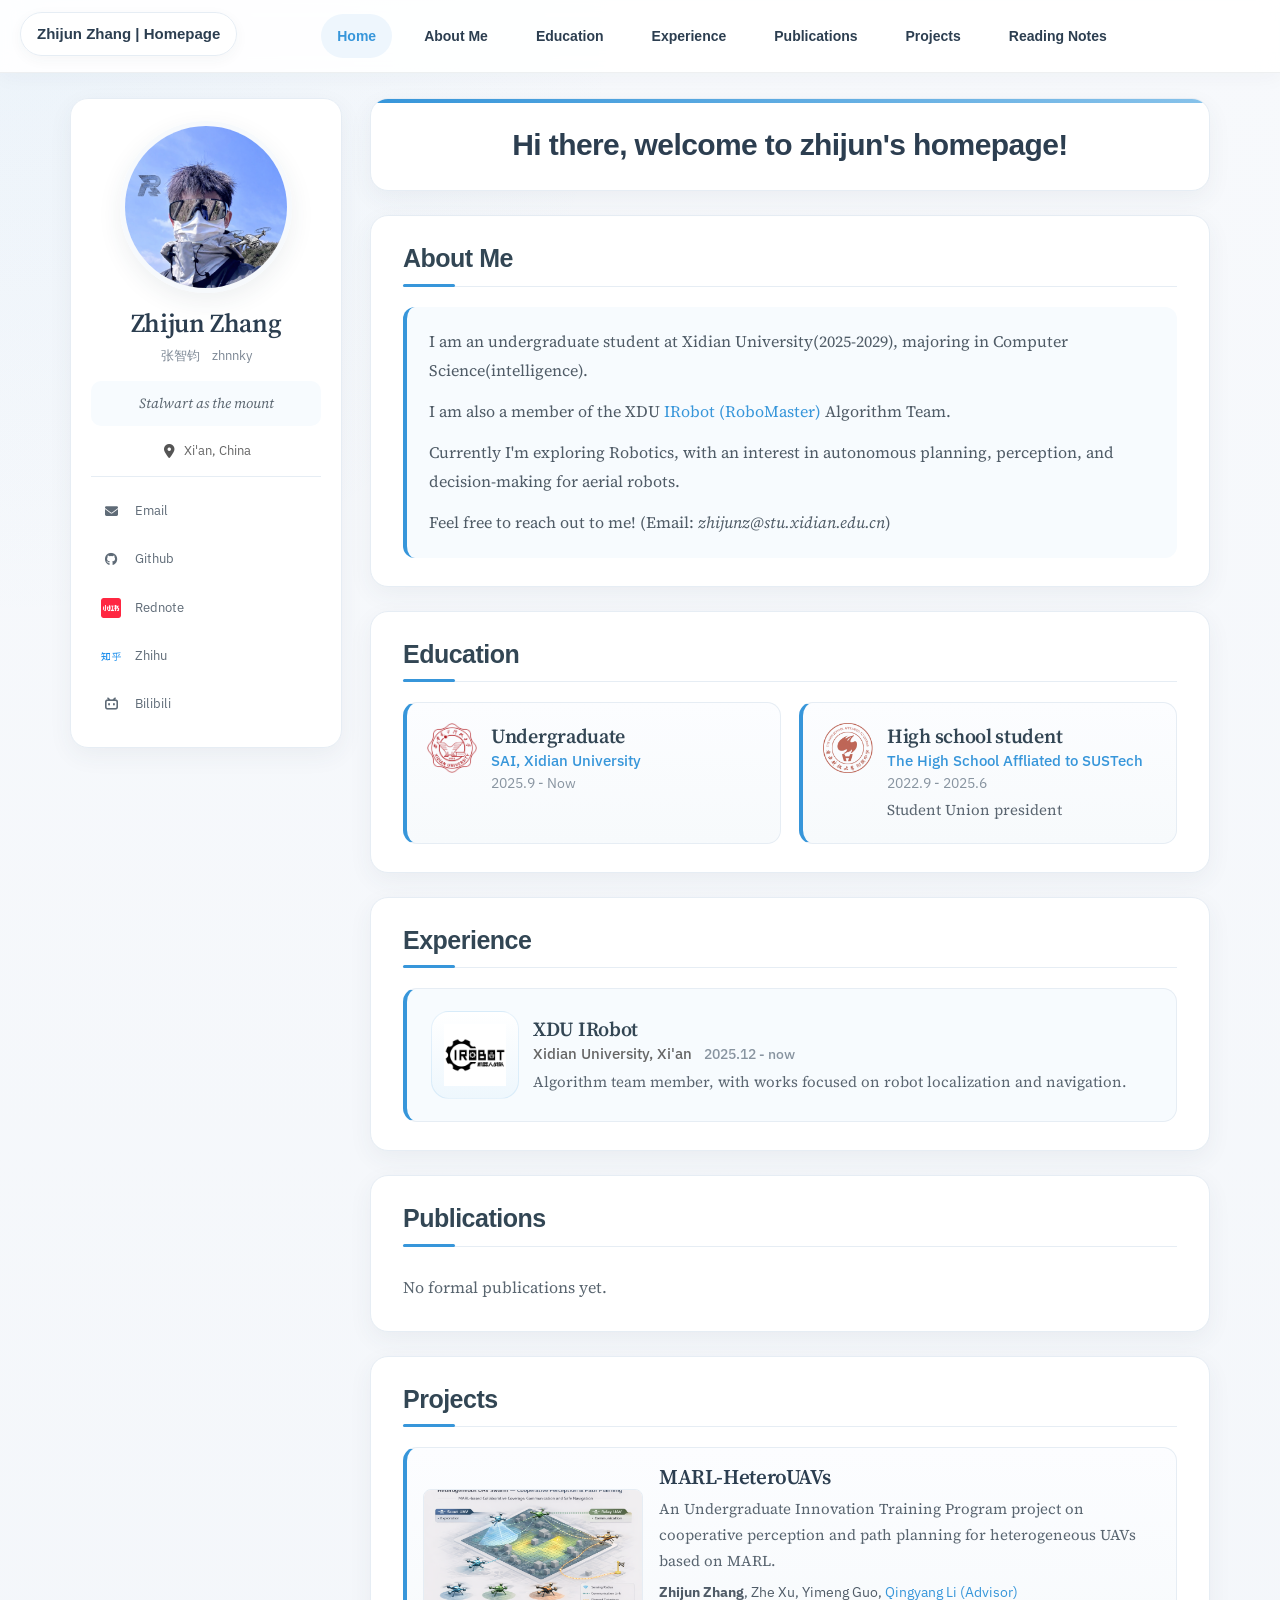
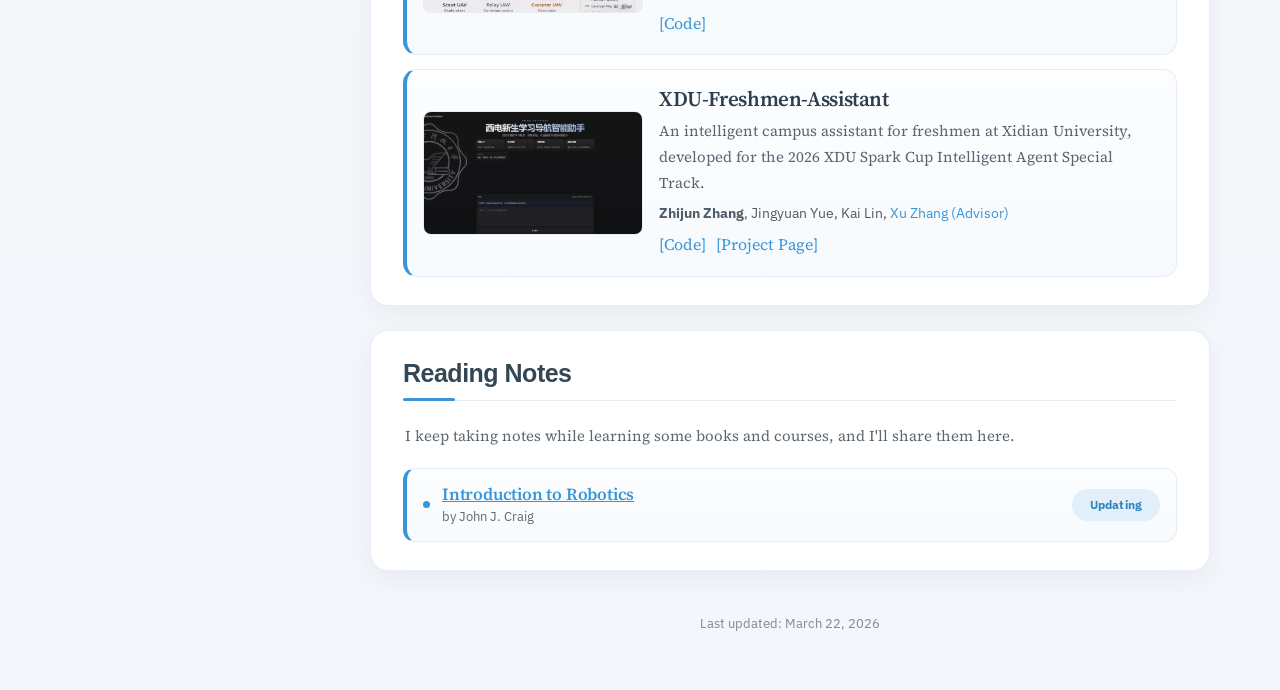
==== commit b747e827: "修改了相关字体" ====
--- a/index.html
+++ b/index.html
@@ -72,9 +72,10 @@
 
           <h1 class="name">Zhijun Zhang</h1>
 
-          <div class="chinese-name">&#24352;&#26234;&#38055;</div>
-
-          <div class="nickname">zhnnky</div>
+          <div class="profile-name-row">
+            <div class="chinese-name">&#24352;&#26234;&#38055;</div>
+            <div class="nickname">zhnnky</div>
+          </div>
 
           <div class="motto">Stalwart as the mount</div>
 
--- a/assets/css/style.css
+++ b/assets/css/style.css
@@ -1,15 +1,15 @@
 :root {
   --primary-color: #2c3e50;
-  --secondary-color: #3498db;
+  --secondary-color: #3796da;
   --accent-color: #e74c3c;
-  --text-color: #333;
-  --light-text: #7f8c8d;
-  --background: #f3f5f9;
+  --text-color: #3f4a54;
+  --light-text: #7c8790;
+  --background: #f3f6fa;
   --card-background: #ffffff;
-  --soft-background: #f8fbfe;
-  --border-color: #e7edf3;
-  --shadow: 0 8px 24px rgba(44, 62, 80, 0.07);
-  --shadow-soft: 0 4px 14px rgba(44, 62, 80, 0.05);
+  --soft-background: #f7fbfe;
+  --border-color: #e6edf4;
+  --shadow: 0 8px 24px rgba(44, 62, 80, 0.06);
+  --shadow-soft: 0 4px 14px rgba(44, 62, 80, 0.045);
   --accent-bar-width: 4px;
   --font-body:
     "Source Serif 4", "Anthropic Serif", Georgia, "Times New Roman", "Songti SC",
@@ -41,7 +41,7 @@
   background:
     radial-gradient(
       circle at top left,
-      rgba(52, 152, 219, 0.06),
+      rgba(55, 150, 218, 0.06),
       transparent 24%
     ),
     linear-gradient(180deg, #f7f9fc 0%, var(--background) 100%);
@@ -67,7 +67,7 @@
   display: flex;
   align-items: center;
   justify-content: center;
-  background: rgba(243, 245, 249, 0.96);
+  background: rgba(244, 247, 250, 0.96);
   z-index: 200;
   opacity: 1;
   visibility: visible;
@@ -90,7 +90,7 @@
   height: 40px;
   margin: 0 auto;
   border-radius: 50%;
-  border: 3px solid #d8e5f1;
+  border: 3px solid #dbe6ee;
   border-top-color: var(--secondary-color);
   animation: spin 0.8s linear infinite;
 }
@@ -105,10 +105,10 @@
   top: 0 !important;
   left: 0;
   width: 100% !important;
-  background: rgba(255, 255, 255, 0.92) !important;
+  background: rgba(255, 255, 255, 0.9) !important;
   backdrop-filter: blur(12px);
   border-bottom: 1px solid rgba(44, 62, 80, 0.08);
-  box-shadow: 0 4px 20px rgba(44, 62, 80, 0.05) !important;
+  box-shadow: 0 4px 20px rgba(44, 62, 80, 0.04) !important;
   padding: 14px 0 !important;
 }
 
@@ -134,7 +134,7 @@
   text-decoration: none;
   color: var(--primary-color);
   font-weight: 600;
-  font-size: 15px;
+  font-size: 14px;
   padding: 10px 16px;
   border-radius: 999px;
   transition:
@@ -145,7 +145,7 @@
 
 .top-nav-link:hover,
 .top-nav-link.active {
-  background-color: #eef6fc;
+  background-color: #eef6fd;
   color: var(--secondary-color);
 }
 
@@ -160,10 +160,10 @@
   height: 44px;
   padding: 0 16px;
   border-radius: 999px;
-  background: #fff;
+  background: rgba(255, 255, 255, 0.95);
   border: 1px solid var(--border-color);
   box-shadow: var(--shadow-soft);
-  font-size: 16px;
+  font-size: 15px;
   font-weight: 700;
   color: var(--primary-color);
 }
@@ -199,7 +199,7 @@
 }
 
 .sidebar::-webkit-scrollbar-thumb {
-  background: #d6dee8;
+  background: #d7e0e8;
   border-radius: 999px;
 }
 
@@ -232,7 +232,7 @@
 
 .name {
   font-family: var(--font-body);
-  font-size: 28px;
+  font-size: 26px;
   font-weight: 600;
   letter-spacing: -0.015em;
   line-height: 1.15;
@@ -241,18 +241,27 @@
   text-align: center;
 }
 
+.profile-name-row {
+  display: flex;
+  align-items: baseline;
+  justify-content: center;
+  flex-wrap: wrap;
+  gap: 6px 12px;
+  margin-bottom: 12px;
+}
+
 .chinese-name {
   font-family: var(--font-ui);
-  font-size: 14px;
+  font-size: 13px;
   color: #7c8794;
-  margin-bottom: 6px;
+  margin-bottom: 0;
 }
 
 .nickname {
   font-family: var(--font-ui);
   font-size: 13px;
   color: #7c8794;
-  margin-bottom: 10px;
+  margin-bottom: 0;
 }
 
 .gender {
@@ -327,7 +336,7 @@
 }
 
 .contact-links a:hover {
-  background-color: #f4f9fd;
+  background-color: #f2f7fa;
   color: var(--secondary-color);
 }
 
@@ -374,12 +383,12 @@
   left: 0;
   width: 100%;
   height: 4px;
-  background: linear-gradient(90deg, var(--secondary-color), #7fbce8);
+  background: linear-gradient(90deg, var(--secondary-color), #87c2ea);
 }
 
 .welcome-banner h2 {
   font-family: var(--font-legacy);
-  font-size: 34px;
+  font-size: 30px;
   color: var(--primary-color);
   font-weight: 600;
   line-height: 1.18;
@@ -394,12 +403,12 @@
 
 .section-title {
   font-family: var(--font-legacy);
-  font-size: 29px;
+  font-size: 25px;
   font-weight: 600;
   line-height: 1.18;
   letter-spacing: -0.02em;
   margin-bottom: 20px;
-  color: #333;
+  color: #324654;
   padding-bottom: 12px;
   border-bottom: 1px solid var(--border-color);
   text-align: left;
@@ -419,9 +428,9 @@
 
 .about-content {
   font-family: var(--font-body);
-  font-size: 17px;
-  color: #4d5965;
-  line-height: 1.86;
+  font-size: 16px;
+  color: #505c67;
+  line-height: 1.82;
   padding: 20px 22px;
   background-color: var(--soft-background);
   border-radius: 12px;
@@ -462,7 +471,7 @@
 
 .education-item {
   align-items: flex-start;
-  background: linear-gradient(180deg, #fbfdff 0%, #f6f9fc 100%);
+  background: linear-gradient(180deg, #fcfdff 0%, #f7fafc 100%);
   padding: 20px;
   border-radius: 14px;
   border: 1px solid var(--border-color);
@@ -489,8 +498,8 @@
   justify-content: center;
   padding: 12px;
   border-radius: 18px;
-  border: 1px solid rgba(52, 152, 219, 0.12);
-  background: linear-gradient(180deg, #ffffff 0%, #eef6fc 100%);
+  border: 1px solid rgba(55, 150, 218, 0.12);
+  background: linear-gradient(180deg, #ffffff 0%, #eef7fd 100%);
   box-shadow: inset 0 1px 0 rgba(255, 255, 255, 0.8);
 }
 
@@ -518,10 +527,10 @@
 .education-title,
 .experience-title {
   font-family: var(--font-body);
-  font-size: 22px;
+  font-size: 20px;
   font-weight: 600;
   letter-spacing: -0.015em;
-  color: #333;
+  color: #334654;
   margin-bottom: 2px;
   line-height: 1.3;
 }
@@ -543,7 +552,7 @@
 .education-org,
 .experience-org {
   font-family: var(--font-ui);
-  font-size: 16px;
+  font-size: 15px;
   color: #666;
   font-weight: 500;
   margin-bottom: 3px;
@@ -569,14 +578,14 @@
 .education-org a:hover,
 .experience-org a:hover,
 .experience-desc a:hover {
-  color: #2980b9;
+  color: #2f83bf;
   border-bottom-color: currentColor;
 }
 
 .education-date,
 .experience-date {
   font-family: var(--font-ui);
-  font-size: 15px;
+  font-size: 14px;
   color: #8894a0;
   display: block;
   line-height: 1.3;
@@ -585,9 +594,9 @@
 .education-desc,
 .experience-desc {
   font-family: var(--font-body);
-  font-size: 16px;
-  color: #58636d;
-  line-height: 1.65;
+  font-size: 15px;
+  color: #5a6570;
+  line-height: 1.62;
   margin-top: 6px;
 }
 
@@ -602,7 +611,7 @@
   display: flex;
   gap: 16px;
   align-items: center;
-  background: linear-gradient(180deg, #fbfdff 0%, #f6f9fc 100%);
+  background: linear-gradient(180deg, #fcfdff 0%, #f7fafc 100%);
   border: 1px solid var(--border-color);
   border-left: var(--accent-bar-width) solid var(--secondary-color);
   border-radius: 14px;
@@ -616,7 +625,7 @@
   border-radius: 8px;
   overflow: hidden;
   flex-shrink: 0;
-  background: #eef3f8;
+  background: #edf3f7;
   border: 1px solid var(--border-color);
 }
 
@@ -634,7 +643,7 @@
 
 .project-title {
   font-family: var(--font-body);
-  font-size: 24px;
+  font-size: 21px;
   line-height: 1.24;
   letter-spacing: -0.018em;
   margin-bottom: 6px;
@@ -644,16 +653,16 @@
 
 .project-desc {
   font-family: var(--font-body);
-  font-size: 16px;
-  line-height: 1.78;
-  color: #58646f;
+  font-size: 15px;
+  line-height: 1.72;
+  color: #596570;
   margin-bottom: 8px;
 }
 
 .project-members,
 .project-advisor {
   font-family: var(--font-ui);
-  font-size: 15px;
+  font-size: 14px;
   line-height: 1.55;
   color: #4f5b67;
 }
@@ -668,7 +677,7 @@
 }
 
 .project-members a:hover {
-  color: #2980b9;
+  color: #2f83bf;
   border-bottom-color: currentColor;
 }
 
@@ -684,7 +693,7 @@
 }
 
 .project-links a {
-  color: #d46a6a;
+  color: var(--secondary-color);
   text-decoration: none;
   font-style: normal;
   border-bottom: 1px solid transparent;
@@ -694,7 +703,7 @@
 }
 
 .project-links a:hover {
-  color: #be4e4e;
+  color: #2f83bf;
   border-bottom-color: currentColor;
 }
 
@@ -709,9 +718,9 @@
   font-family: var(--font-body);
   margin: 0;
   max-width: 720px;
-  font-size: 16px;
-  line-height: 1.82;
-  color: #5a6772;
+  font-size: 15px;
+  line-height: 1.76;
+  color: #5b6872;
 }
 
 .reading-notes-list {
@@ -730,7 +739,7 @@
   border-radius: 12px;
   border: 1px solid var(--border-color);
   border-left: var(--accent-bar-width) solid var(--secondary-color);
-  background: linear-gradient(180deg, #fbfdff 0%, #f6f9fc 100%);
+  background: linear-gradient(180deg, #fcfdff 0%, #f7fafc 100%);
 }
 
 .reading-note-item::before {
@@ -748,7 +757,7 @@
 .reading-note-title {
   font-family: var(--font-body);
   display: block;
-  font-size: 19px;
+  font-size: 17px;
   font-weight: 600;
   line-height: 1.32;
   letter-spacing: -0.012em;
@@ -759,9 +768,9 @@
   font-family: var(--font-ui);
   display: block;
   margin-top: 2px;
-  font-size: 14px;
+  font-size: 13px;
   line-height: 1.55;
-  color: #5c6874;
+  color: #5e6a74;
 }
 
 .reading-note-status {
@@ -778,8 +787,8 @@
 }
 
 .reading-note-status.is-updating {
-  background: rgba(52, 152, 219, 0.12);
-  color: #2a7db4;
+  background: rgba(55, 150, 218, 0.12);
+  color: #2f83bf;
 }
 
 .reading-note-status.is-completed {
@@ -789,9 +798,9 @@
 
 .publications-content {
   font-family: var(--font-body);
-  color: #56616c;
-  font-size: 17px;
-  line-height: 1.82;
+  color: #59656f;
+  font-size: 16px;
+  line-height: 1.76;
   padding: 6px 0 2px;
 }
 
@@ -799,8 +808,8 @@
   font-family: var(--font-ui);
   text-align: center;
   padding: 18px 0 10px;
-  color: #7d8892;
-  font-size: 14px;
+  color: #7e8992;
+  font-size: 13px;
 }
 
 #backToTop {
@@ -809,7 +818,7 @@
   background-color: var(--secondary-color) !important;
   color: white;
   cursor: pointer;
-  box-shadow: 0 8px 20px rgba(52, 152, 219, 0.28) !important;
+  box-shadow: 0 8px 20px rgba(55, 150, 218, 0.24) !important;
   transition:
     transform 0.2s ease,
     background-color 0.2s ease,
@@ -818,13 +827,13 @@
 
 #backToTop:hover {
   transform: translateY(-2px);
-  background-color: #2980b9 !important;
-  box-shadow: 0 10px 24px rgba(41, 128, 185, 0.28) !important;
+  background-color: #2f83bf !important;
+  box-shadow: 0 10px 24px rgba(47, 131, 191, 0.24) !important;
 }
 
 .section:target {
   box-shadow:
-    0 0 0 2px rgba(52, 152, 219, 0.12),
+    0 0 0 2px rgba(55, 150, 218, 0.12),
     var(--shadow);
 }
 
@@ -858,7 +867,7 @@
   }
 
   .top-nav-link {
-    font-size: 14px;
+    font-size: 13px;
     padding: 9px 14px;
   }
 
@@ -905,7 +914,7 @@
     flex-shrink: 0;
     text-decoration: none;
     color: #66727e;
-    font-size: 14px;
+    font-size: 13px;
     font-weight: 500;
     padding: 7px 12px;
     border-radius: 999px;
@@ -916,7 +925,7 @@
 
   .nav-bar a.active,
   .nav-bar a:hover {
-    background: #eef6fc;
+    background: #eef6fd;
     color: var(--secondary-color);
   }
 
@@ -928,7 +937,7 @@
   }
 
   .welcome-banner h2 {
-    font-size: 29px;
+    font-size: 26px;
   }
 
   .education-list {
@@ -958,7 +967,7 @@
   }
 
   .project-title {
-    font-size: 22px;
+    font-size: 20px;
   }
 
   .reading-note-item {
@@ -984,7 +993,7 @@
   }
 
   .section-title {
-    font-size: 22px;
+    font-size: 21px;
   }
 
   .about-content,
@@ -1003,7 +1012,7 @@
   }
 
   .project-title {
-    font-size: 20px;
+    font-size: 19px;
   }
 
   .reading-note-item {
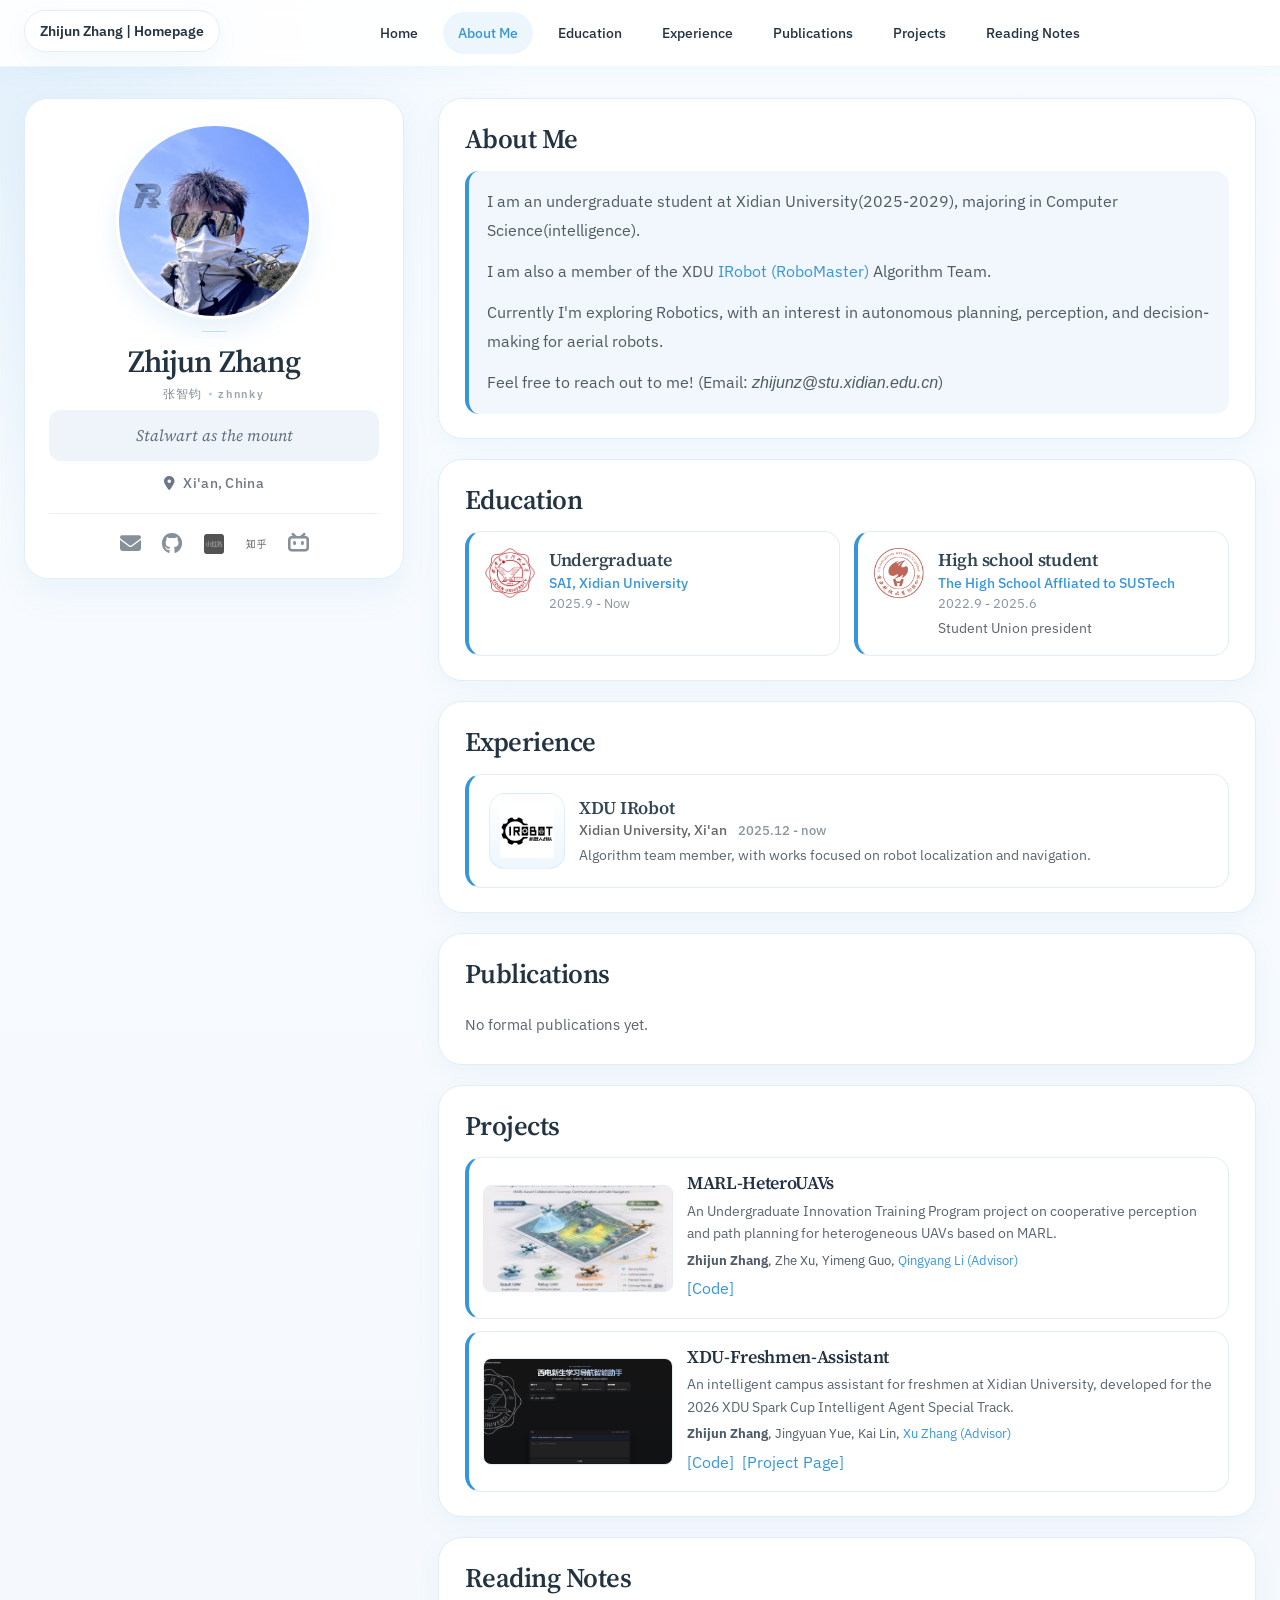
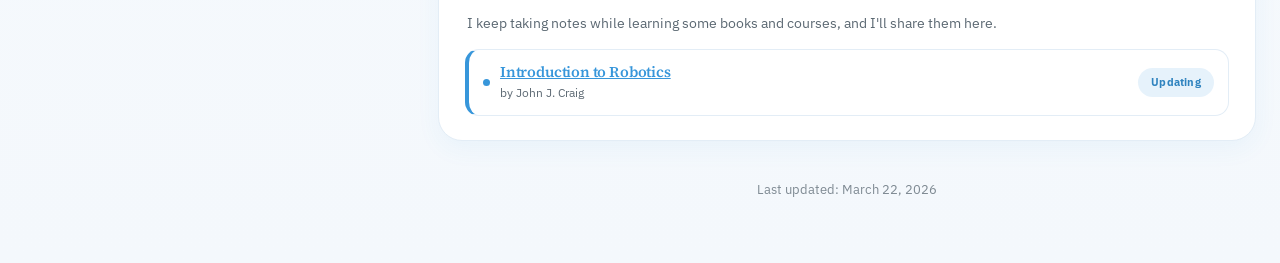
==== commit 43f55776: "Refine homepage layout and sidebar styling" ====
--- a/index.html
+++ b/index.html
@@ -19,6 +19,9 @@
       rel="stylesheet"
       href="https://fonts.googleapis.com/css2?family=IBM+Plex+Sans:wght@400;500;600;700&family=Source+Serif+4:wght@400;600;700&display=swap"
     />
+    <link rel="icon" href="images/page.jpg" type="image/jpeg" />
+    <link rel="shortcut icon" href="images/page.jpg" type="image/jpeg" />
+    <link rel="apple-touch-icon" href="images/page.jpg" />
     <meta name="viewport" content="width=device-width, initial-scale=1.0" />
     <title>Kyrie Zhang/Personal Homepage</title>
     <link rel="stylesheet" href="assets/css/style.css" />
@@ -68,60 +71,77 @@
     <div class="container">
       <div class="sidebar">
         <div class="profile-card">
-          <img src="images/avatar.png" alt="Kyrie Zhang" class="avatar" />
-
-          <h1 class="name">Zhijun Zhang</h1>
-
-          <div class="profile-name-row">
-            <div class="chinese-name">&#24352;&#26234;&#38055;</div>
-            <div class="nickname">zhnnky</div>
+          <div class="profile-photo-wrap">
+            <img src="images/avatar.png" alt="Kyrie Zhang" class="avatar" />
           </div>
 
-          <div class="motto">Stalwart as the mount</div>
-
-          <div class="location-info">
-            <i class="fas fa-map-marker-alt"></i> Xi'an, China
+          <div class="profile-divider" aria-hidden="true"></div>
+
+          <div class="profile-summary">
+            <h1 class="name">Zhijun Zhang</h1>
+
+            <div class="profile-name-row">
+              <div class="chinese-name">&#24352;&#26234;&#38055;</div>
+              <div class="nickname">zhnnky</div>
+            </div>
+
+            <div class="profile-motto">Stalwart as the mount</div>
+
+            <div class="profile-location">
+              <i class="fas fa-location-dot" aria-hidden="true"></i>
+              <span>Xi'an, China</span>
+            </div>
           </div>
 
-
           <div class="contact-section">
-            <div class="contact-title">Contact Information</div>
             <div class="contact-links">
-              <a href="mailto:zhijunz@stu.xidian.edu.cn" class="contact-link">
-                <i class="fas fa-envelope"></i> Email
+              <a
+                href="mailto:zhijunz@stu.xidian.edu.cn"
+                class="contact-link"
+                aria-label="Email"
+                title="Email"
+              >
+                <i class="fas fa-envelope"></i>
               </a>
               <a
                 href="https://github.com/KyrieZhang329"
                 class="contact-link"
                 target="_blank"
                 rel="noopener noreferrer"
+                aria-label="Github"
+                title="Github"
               >
-                <i class="fab fa-github"></i> Github
+                <i class="fab fa-github"></i>
               </a>
               <a
                 href="https://www.xiaohongshu.com/user/profile/6472c9bb000000000f005657"
                 class="contact-link"
                 target="_blank"
                 rel="noopener noreferrer"
+                aria-label="Rednote"
+                title="Rednote"
               >
                 <img src="images/xiao-hong-shu.png" alt="Rednote" />
-                Rednote
               </a>
               <a
                 href="https://www.zhihu.com/people/hao-yue-leng-qian-shan-19"
                 class="contact-link"
                 target="_blank"
                 rel="noopener noreferrer"
+                aria-label="Zhihu"
+                title="Zhihu"
               >
-                <img src="images/zhihu-logo.png" alt="Zhihu" /> Zhihu
+                <img src="images/zhihu-logo.png" alt="Zhihu" />
               </a>
               <a
                 href="https://space.bilibili.com/1254025264/upload/opus"
                 class="contact-link"
                 target="_blank"
                 rel="noopener noreferrer"
+                aria-label="Bilibili"
+                title="Bilibili"
               >
-                <i class="fa-brands fa-bilibili"></i> Bilibili
+                <i class="fa-brands fa-bilibili"></i>
               </a>
             </div>
           </div>
@@ -138,10 +158,6 @@
             <a href="#projects">Projects</a>
             <a href="#reading-notes">Reading Notes</a>
           </nav>
-
-          <div class="welcome-banner">
-            <h2>Hi there, welcome to zhijun's homepage!</h2>
-          </div>
 
           <section class="section" id="about">
             <h2 class="section-title">About Me</h2>
--- a/assets/css/style.css
+++ b/assets/css/style.css
@@ -1,15 +1,15 @@
 :root {
-  --primary-color: #2c3e50;
+  --primary-color: #233342;
   --secondary-color: #3796da;
   --accent-color: #e74c3c;
-  --text-color: #3f4a54;
-  --light-text: #7c8790;
-  --background: #f3f6fa;
+  --text-color: #46525d;
+  --light-text: #7a858e;
+  --background: #f4f8fc;
   --card-background: #ffffff;
-  --soft-background: #f7fbfe;
-  --border-color: #e6edf4;
-  --shadow: 0 8px 24px rgba(44, 62, 80, 0.06);
-  --shadow-soft: 0 4px 14px rgba(44, 62, 80, 0.045);
+  --soft-background: #f2f7fd;
+  --border-color: #e3edf6;
+  --shadow: 0 14px 36px rgba(55, 150, 218, 0.08);
+  --shadow-soft: 0 8px 24px rgba(55, 150, 218, 0.06);
   --accent-bar-width: 4px;
   --font-body:
     "Source Serif 4", "Anthropic Serif", Georgia, "Times New Roman", "Songti SC",
@@ -37,14 +37,14 @@
 }
 
 body {
-  font-family: var(--font-body);
+  font-family: var(--font-ui);
   background:
     radial-gradient(
       circle at top left,
-      rgba(55, 150, 218, 0.06),
+      rgba(55, 150, 218, 0.12),
       transparent 24%
     ),
-    linear-gradient(180deg, #f7f9fc 0%, var(--background) 100%);
+    linear-gradient(180deg, #f9fcff 0%, var(--background) 100%);
   color: var(--text-color);
   line-height: 1.72;
   font-size: 16px;
@@ -107,19 +107,19 @@
   width: 100% !important;
   background: rgba(255, 255, 255, 0.9) !important;
   backdrop-filter: blur(12px);
-  border-bottom: 1px solid rgba(44, 62, 80, 0.08);
-  box-shadow: 0 4px 20px rgba(44, 62, 80, 0.04) !important;
-  padding: 14px 0 !important;
+  border-bottom: 1px solid rgba(55, 150, 218, 0.08);
+  box-shadow: 0 6px 20px rgba(55, 150, 218, 0.04) !important;
+  padding: 12px 0 !important;
 }
 
 nav[style*="position: fixed"] > div {
-  max-width: 1180px !important;
+  max-width: 1400px !important;
   margin: 0 auto !important;
   display: flex;
   align-items: center;
   justify-content: center;
-  gap: 16px !important;
-  padding: 0 20px 0 184px !important;
+  gap: 10px !important;
+  padding: 0 24px 0 204px !important;
   overflow-x: auto;
   -webkit-overflow-scrolling: touch;
   scrollbar-width: none;
@@ -130,12 +130,12 @@
 }
 
 .top-nav-link {
-  font-family: var(--font-legacy);
+  font-family: var(--font-ui);
   text-decoration: none;
   color: var(--primary-color);
-  font-weight: 600;
+  font-weight: 500;
   font-size: 14px;
-  padding: 10px 16px;
+  padding: 9px 15px;
   border-radius: 999px;
   transition:
     background-color 0.2s ease,
@@ -145,62 +145,51 @@
 
 .top-nav-link:hover,
 .top-nav-link.active {
-  background-color: #eef6fd;
+  background-color: rgba(55, 150, 218, 0.09);
   color: var(--secondary-color);
 }
 
 .page-title {
-  font-family: var(--font-legacy);
+  font-family: var(--font-ui);
   position: fixed;
-  top: 12px;
-  left: 20px;
+  top: 10px;
+  left: 24px;
   z-index: 101;
   display: inline-flex;
   align-items: center;
-  height: 44px;
-  padding: 0 16px;
+  height: 42px;
+  padding: 0 15px;
   border-radius: 999px;
-  background: rgba(255, 255, 255, 0.95);
+  background: rgba(255, 255, 255, 0.94);
   border: 1px solid var(--border-color);
   box-shadow: var(--shadow-soft);
-  font-size: 15px;
-  font-weight: 700;
+  font-size: 14px;
+  font-weight: 600;
   color: var(--primary-color);
 }
 
 .container {
-  max-width: 1180px;
+  max-width: 1400px;
   margin: 0 auto;
-  padding: 98px 20px 44px;
+  padding: 98px 24px 52px;
   display: grid;
-  grid-template-columns: 272px minmax(0, 1fr);
-  gap: 28px;
+  grid-template-columns: minmax(340px, 380px) minmax(0, 1fr);
+  gap: 34px;
   align-items: start;
 }
 
 .sidebar {
   width: auto;
-  padding: 22px 20px;
+  padding: 24px 24px 22px;
   background-color: var(--card-background);
-  border-radius: 18px;
+  border-radius: 24px;
   border: 1px solid var(--border-color);
   box-shadow: var(--shadow);
   position: sticky;
-  top: 98px;
+  top: 92px;
   left: auto;
   height: auto;
-  max-height: calc(100vh - 118px);
-  overflow-y: auto;
   z-index: 1;
-}
-
-.sidebar::-webkit-scrollbar {
-  width: 6px;
-}
-
-.sidebar::-webkit-scrollbar-thumb {
-  background: #d7e0e8;
-  border-radius: 999px;
 }
 
 .main-content-wrapper {
@@ -216,52 +205,125 @@
 }
 
 .profile-card {
+  display: flex;
+  flex-direction: column;
+  align-items: center;
   text-align: center;
 }
 
+.profile-photo-wrap {
+  width: min(100%, 196px);
+  margin-bottom: 12px;
+}
+
+.profile-divider {
+  width: 24px;
+  height: 1px;
+  margin-bottom: 14px;
+  border-radius: 999px;
+  background: rgba(55, 150, 218, 0.28);
+}
+
+.profile-summary {
+  display: grid;
+  gap: 10px;
+  justify-items: center;
+  width: 100%;
+}
+
 .avatar {
-  width: 172px;
-  height: 172px;
+  width: 100%;
   border-radius: 50%;
-  margin: 0 auto 16px;
+  margin: 0 auto;
   display: block;
+  aspect-ratio: 1 / 1;
   object-fit: cover;
-  border: 5px solid #f6f9fc;
-  box-shadow: 0 8px 24px rgba(44, 62, 80, 0.08);
+  border: 3px solid rgba(255, 255, 255, 0.94);
+  box-shadow: 0 12px 24px rgba(55, 150, 218, 0.12);
 }
 
 .name {
   font-family: var(--font-body);
-  font-size: 26px;
+  font-size: 31px;
   font-weight: 600;
-  letter-spacing: -0.015em;
-  line-height: 1.15;
-  margin-bottom: 6px;
+  letter-spacing: -0.03em;
+  line-height: 1.02;
+  margin-bottom: 0;
   color: var(--primary-color);
   text-align: center;
 }
 
 .profile-name-row {
-  display: flex;
+  display: inline-flex;
   align-items: baseline;
   justify-content: center;
-  flex-wrap: wrap;
-  gap: 6px 12px;
-  margin-bottom: 12px;
+  flex-wrap: nowrap;
+  gap: 0;
+  margin-bottom: 0;
+  line-height: 1;
 }
 
 .chinese-name {
   font-family: var(--font-ui);
-  font-size: 13px;
-  color: #7c8794;
+  font-size: 12px;
+  font-weight: 500;
+  letter-spacing: 0.08em;
+  color: #7f8b96;
   margin-bottom: 0;
 }
 
 .nickname {
   font-family: var(--font-ui);
-  font-size: 13px;
-  color: #7c8794;
+  position: relative;
+  padding-left: 16px;
+  font-size: 11px;
+  font-weight: 600;
+  letter-spacing: 0.16em;
+  text-transform: lowercase;
+  color: #98a5b0;
   margin-bottom: 0;
+}
+
+.nickname::before {
+  content: "";
+  position: absolute;
+  left: 7px;
+  top: 50%;
+  width: 3px;
+  height: 3px;
+  border-radius: 50%;
+  background: rgba(55, 150, 218, 0.42);
+  transform: translateY(-50%);
+}
+
+.profile-motto {
+  width: 100%;
+  padding: 14px 18px;
+  border-radius: 12px;
+  background: #eef4fa;
+  font-family: var(--font-body);
+  font-size: 16px;
+  font-style: italic;
+  line-height: 1.45;
+  color: #5f6f7e;
+  text-align: center;
+}
+
+.profile-location {
+  display: inline-flex;
+  align-items: center;
+  justify-content: center;
+  gap: 8px;
+  font-family: var(--font-ui);
+  font-size: 14px;
+  font-weight: 500;
+  letter-spacing: 0.02em;
+  color: #6c7884;
+}
+
+.profile-location i {
+  font-size: 14px;
+  color: #6c7884;
 }
 
 .gender {
@@ -270,39 +332,11 @@
   margin-bottom: 10px;
 }
 
-.motto {
-  font-family: var(--font-body);
-  font-style: italic;
-  font-size: 14px;
-  line-height: 1.6;
-  margin: 14px 0;
-  color: #5f6a74;
-  padding: 11px 14px;
-  border-radius: 10px;
-  background: var(--soft-background);
-}
-
-.location-info {
-  font-family: var(--font-ui);
-  font-size: 13px;
-  color: #666;
-  margin-bottom: 14px;
-  display: flex;
-  align-items: center;
-  justify-content: center;
-  gap: 6px;
-}
-
-.location-info i {
-  font-size: 14px;
-  color: #555;
-  width: 16px;
-}
-
 .contact-section {
-  margin-top: 14px;
-  padding-top: 14px;
-  border-top: 1px solid var(--border-color);
+  margin-top: 18px;
+  padding-top: 18px;
+  border-top: 1px solid rgba(55, 150, 218, 0.12);
+  width: 100%;
 }
 
 .contact-title {
@@ -312,44 +346,70 @@
 .contact-links {
   list-style: none;
   display: flex;
-  flex-direction: column;
-  gap: 8px;
+  flex-wrap: wrap;
+  gap: 18px;
   padding: 0;
   margin: 0;
+  justify-content: center;
 }
 
 .contact-links a {
   font-family: var(--font-ui);
   display: flex;
   align-items: center;
-  justify-content: flex-start;
-  padding: 9px 10px;
+  justify-content: center;
+  width: auto;
+  height: auto;
+  padding: 2px;
   background-color: transparent;
-  border-radius: 10px;
-  color: #5f6b77;
+  border-radius: 0;
+  border: 0;
+  color: #66727e;
   text-decoration: none;
-  font-size: 13px;
+  font-size: 21px;
   transition:
-    background-color 0.2s ease,
-    color 0.2s ease;
-  gap: 6px;
+    color 0.2s ease,
+    opacity 0.2s ease;
+  gap: 0;
 }
 
 .contact-links a:hover {
-  background-color: #f2f7fa;
   color: var(--secondary-color);
+  opacity: 1;
 }
 
 .contact-links a i,
 .contact-links a img {
   width: 20px;
   height: 20px;
-  margin-right: 8px;
+  margin-right: 0;
   object-fit: contain;
   display: flex;
   align-items: center;
   justify-content: center;
   flex-shrink: 0;
+  opacity: 0.78;
+  transition:
+    opacity 0.2s ease,
+    filter 0.2s ease;
+}
+
+.contact-links a i {
+  color: currentColor;
+}
+
+.contact-links a img {
+  filter: grayscale(1) brightness(0.42);
+}
+
+.contact-links a:hover i,
+.contact-links a:hover img {
+  opacity: 1;
+}
+
+.contact-links a:hover img {
+  filter: grayscale(1) brightness(0.72) sepia(1) hue-rotate(168deg)
+    saturate(2.2);
 }
 
 .nav-bar {
@@ -360,80 +420,46 @@
   display: none;
 }
 
-.welcome-banner,
 .section {
   background-color: var(--card-background);
-  border-radius: 18px;
+  border-radius: 24px;
   border: 1px solid var(--border-color);
-  box-shadow: var(--shadow);
-}
-
-.welcome-banner {
-  position: relative;
-  padding: 28px 32px;
-  margin-bottom: 24px;
-  overflow: hidden;
-  text-align: center;
-}
-
-.welcome-banner::before {
-  content: "";
-  position: absolute;
-  top: 0;
-  left: 0;
-  width: 100%;
-  height: 4px;
-  background: linear-gradient(90deg, var(--secondary-color), #87c2ea);
-}
-
-.welcome-banner h2 {
-  font-family: var(--font-legacy);
-  font-size: 30px;
-  color: var(--primary-color);
+  box-shadow: var(--shadow-soft);
+}
+
+.section {
+  padding: 24px 26px;
+  margin-bottom: 20px;
+  scroll-margin-top: 88px;
+}
+
+.section-title {
+  font-family: var(--font-body);
+  font-size: 27px;
   font-weight: 600;
   line-height: 1.18;
   letter-spacing: -0.02em;
-}
-
-.section {
-  padding: 28px 32px;
-  margin-bottom: 24px;
-  scroll-margin-top: 88px;
-}
-
-.section-title {
-  font-family: var(--font-legacy);
-  font-size: 25px;
-  font-weight: 600;
-  line-height: 1.18;
-  letter-spacing: -0.02em;
-  margin-bottom: 20px;
-  color: #324654;
-  padding-bottom: 12px;
-  border-bottom: 1px solid var(--border-color);
+  margin-bottom: 16px;
+  color: var(--primary-color);
+  padding-bottom: 0;
+  border-bottom: 0;
   text-align: left;
   position: relative;
 }
 
 .section-title::after {
-  content: "";
-  position: absolute;
-  left: 0;
-  bottom: -1px;
-  width: 52px;
-  height: 3px;
-  border-radius: 999px;
-  background: var(--secondary-color);
+  display: none;
 }
 
 .about-content {
-  font-family: var(--font-body);
+  font-family: var(--font-ui);
   font-size: 16px;
-  color: #505c67;
+  color: #4e5a65;
   line-height: 1.82;
-  padding: 20px 22px;
+  padding: 16px 18px;
+  max-width: 920px;
   background-color: var(--soft-background);
-  border-radius: 12px;
+  border-radius: 14px;
   border-left: var(--accent-bar-width) solid var(--secondary-color);
 }
 
@@ -453,14 +479,14 @@
 .education-list {
   display: grid;
   grid-template-columns: repeat(2, minmax(0, 1fr));
-  gap: 18px;
+  gap: 14px;
   align-items: stretch;
 }
 
 .experience-list {
   display: flex;
   flex-direction: column;
-  gap: 14px;
+  gap: 12px;
 }
 
 .education-item,
@@ -471,33 +497,33 @@
 
 .education-item {
   align-items: flex-start;
-  background: linear-gradient(180deg, #fcfdff 0%, #f7fafc 100%);
-  padding: 20px;
-  border-radius: 14px;
+  background: #ffffff;
+  padding: 16px;
+  border-radius: 16px;
   border: 1px solid var(--border-color);
   border-left: var(--accent-bar-width) solid var(--secondary-color);
   min-width: 0;
-  min-height: 138px;
+  min-height: 0;
 }
 
 .experience-item {
   align-items: center;
-  padding: 22px 24px;
-  background: var(--soft-background);
-  border-radius: 14px;
+  padding: 18px 20px;
+  background: #ffffff;
+  border-radius: 16px;
   border: 1px solid var(--border-color);
   border-left: var(--accent-bar-width) solid var(--secondary-color);
 }
 
 .experience-badge {
-  width: 88px;
-  height: 88px;
+  width: 76px;
+  height: 76px;
   flex-shrink: 0;
   display: flex;
   align-items: center;
   justify-content: center;
-  padding: 12px;
-  border-radius: 18px;
+  padding: 10px;
+  border-radius: 16px;
   border: 1px solid rgba(55, 150, 218, 0.12);
   background: linear-gradient(180deg, #ffffff 0%, #eef7fd 100%);
   box-shadow: inset 0 1px 0 rgba(255, 255, 255, 0.8);
@@ -527,7 +553,7 @@
 .education-title,
 .experience-title {
   font-family: var(--font-body);
-  font-size: 20px;
+  font-size: 18px;
   font-weight: 600;
   letter-spacing: -0.015em;
   color: #334654;
@@ -552,7 +578,7 @@
 .education-org,
 .experience-org {
   font-family: var(--font-ui);
-  font-size: 15px;
+  font-size: 14px;
   color: #666;
   font-weight: 500;
   margin-bottom: 3px;
@@ -585,7 +611,7 @@
 .education-date,
 .experience-date {
   font-family: var(--font-ui);
-  font-size: 14px;
+  font-size: 13px;
   color: #8894a0;
   display: block;
   line-height: 1.3;
@@ -593,33 +619,33 @@
 
 .education-desc,
 .experience-desc {
-  font-family: var(--font-body);
-  font-size: 15px;
+  font-family: var(--font-ui);
+  font-size: 14px;
   color: #5a6570;
-  line-height: 1.62;
-  margin-top: 6px;
+  line-height: 1.56;
+  margin-top: 5px;
 }
 
 .projects-list {
   min-height: 12px;
   display: flex;
   flex-direction: column;
+  gap: 12px;
+}
+
+.project-item {
+  display: flex;
   gap: 14px;
-}
-
-.project-item {
-  display: flex;
-  gap: 16px;
-  align-items: center;
-  background: linear-gradient(180deg, #fcfdff 0%, #f7fafc 100%);
+  align-items: center;
+  background: #ffffff;
   border: 1px solid var(--border-color);
   border-left: var(--accent-bar-width) solid var(--secondary-color);
-  border-radius: 14px;
-  padding: 16px;
+  border-radius: 16px;
+  padding: 14px;
 }
 
 .project-demo {
-  width: clamp(150px, 28vw, 220px);
+  width: clamp(132px, 24vw, 190px);
   height: auto;
   aspect-ratio: 16 / 9;
   border-radius: 8px;
@@ -643,26 +669,26 @@
 
 .project-title {
   font-family: var(--font-body);
-  font-size: 21px;
+  font-size: 18px;
   line-height: 1.24;
   letter-spacing: -0.018em;
-  margin-bottom: 6px;
+  margin-bottom: 5px;
   color: var(--primary-color);
   font-weight: 600;
 }
 
 .project-desc {
-  font-family: var(--font-body);
-  font-size: 15px;
-  line-height: 1.72;
+  font-family: var(--font-ui);
+  font-size: 14px;
+  line-height: 1.62;
   color: #596570;
-  margin-bottom: 8px;
+  margin-bottom: 6px;
 }
 
 .project-members,
 .project-advisor {
   font-family: var(--font-ui);
-  font-size: 14px;
+  font-size: 13px;
   line-height: 1.55;
   color: #4f5b67;
 }
@@ -686,9 +712,9 @@
 }
 
 .project-links {
-  margin-top: 6px;
-  display: flex;
-  gap: 10px;
+  margin-top: 4px;
+  display: flex;
+  gap: 8px;
   flex-wrap: wrap;
 }
 
@@ -708,18 +734,18 @@
 }
 
 .reading-notes-intro {
-  margin-bottom: 18px;
+  margin-bottom: 14px;
   display: grid;
-  gap: 10px;
+  gap: 8px;
   padding: 2px 2px 0;
 }
 
 .reading-notes-intro p {
-  font-family: var(--font-body);
+  font-family: var(--font-ui);
   margin: 0;
   max-width: 720px;
-  font-size: 15px;
-  line-height: 1.76;
+  font-size: 14px;
+  line-height: 1.68;
   color: #5b6872;
 }
 
@@ -727,19 +753,19 @@
   list-style: none;
   display: flex;
   flex-direction: column;
-  gap: 10px;
+  gap: 8px;
 }
 
 .reading-note-item {
   display: grid;
   grid-template-columns: auto minmax(0, 1fr) auto;
   align-items: center;
-  gap: 12px;
-  padding: 14px 16px;
-  border-radius: 12px;
+  gap: 10px;
+  padding: 12px 14px;
+  border-radius: 14px;
   border: 1px solid var(--border-color);
   border-left: var(--accent-bar-width) solid var(--secondary-color);
-  background: linear-gradient(180deg, #fcfdff 0%, #f7fafc 100%);
+  background: #ffffff;
 }
 
 .reading-note-item::before {
@@ -757,7 +783,7 @@
 .reading-note-title {
   font-family: var(--font-body);
   display: block;
-  font-size: 17px;
+  font-size: 15px;
   font-weight: 600;
   line-height: 1.32;
   letter-spacing: -0.012em;
@@ -768,7 +794,7 @@
   font-family: var(--font-ui);
   display: block;
   margin-top: 2px;
-  font-size: 13px;
+  font-size: 12px;
   line-height: 1.55;
   color: #5e6a74;
 }
@@ -778,10 +804,10 @@
   display: inline-flex;
   align-items: center;
   justify-content: center;
-  min-width: 88px;
-  padding: 6px 12px;
+  min-width: 76px;
+  padding: 5px 10px;
   border-radius: 999px;
-  font-size: 12px;
+  font-size: 11px;
   font-weight: 700;
   letter-spacing: 0.02em;
 }
@@ -797,10 +823,10 @@
 }
 
 .publications-content {
-  font-family: var(--font-body);
+  font-family: var(--font-ui);
   color: #59656f;
-  font-size: 16px;
-  line-height: 1.76;
+  font-size: 15px;
+  line-height: 1.7;
   padding: 6px 0 2px;
 }
 
@@ -834,17 +860,17 @@
 .section:target {
   box-shadow:
     0 0 0 2px rgba(55, 150, 218, 0.12),
-    var(--shadow);
+    var(--shadow-soft);
 }
 
 @media (max-width: 1080px) {
   .container {
-    grid-template-columns: 250px minmax(0, 1fr);
-    gap: 22px;
+    grid-template-columns: minmax(300px, 340px) minmax(0, 1fr);
+    gap: 24px;
   }
 
   nav[style*="position: fixed"] > div {
-    padding-left: 176px !important;
+    padding-left: 188px !important;
     gap: 12px !important;
   }
 }
@@ -874,7 +900,7 @@
   .container {
     display: flex;
     flex-direction: column;
-    padding: 84px 14px 34px;
+    padding: 82px 16px 38px;
     gap: 18px;
   }
 
@@ -883,11 +909,31 @@
     position: relative;
     top: 0;
     max-height: none;
-    padding: 20px 16px;
+    padding: 20px 18px;
   }
 
   .main-content-wrapper {
     margin-left: 0;
+  }
+
+  .profile-photo-wrap {
+    max-width: 196px;
+    margin: 0 auto 12px;
+  }
+
+  .profile-summary {
+    justify-items: center;
+    text-align: center;
+  }
+
+  .name {
+    text-align: center;
+    font-size: 30px;
+  }
+
+  .profile-name-row,
+  .contact-links {
+    justify-content: center;
   }
 
   .nav-bar {
@@ -929,15 +975,10 @@
     color: var(--secondary-color);
   }
 
-  .welcome-banner,
   .section {
-    padding: 24px 20px;
-    margin-bottom: 18px;
-    border-radius: 16px;
-  }
-
-  .welcome-banner h2 {
-    font-size: 26px;
+    padding: 22px 18px;
+    margin-bottom: 16px;
+    border-radius: 18px;
   }
 
   .education-list {
@@ -967,7 +1008,7 @@
   }
 
   .project-title {
-    font-size: 20px;
+    font-size: 18px;
   }
 
   .reading-note-item {
@@ -984,27 +1025,30 @@
 
 @media (max-width: 600px) {
   .avatar {
-    width: 150px;
-    height: 150px;
+    border-radius: 50%;
   }
 
   .name {
-    font-size: 22px;
+    font-size: 28px;
   }
 
   .section-title {
-    font-size: 21px;
-  }
-
-  .about-content,
+    font-size: 23px;
+  }
+
   .education-item,
   .experience-item {
-    padding: 18px;
+    padding: 16px;
+  }
+
+  .about-content {
+    font-size: 16px;
+    padding: 16px;
   }
 
   .project-item {
-    padding: 18px;
-    gap: 14px;
+    padding: 16px;
+    gap: 12px;
   }
 
   .reading-note-item {
@@ -1012,7 +1056,7 @@
   }
 
   .project-title {
-    font-size: 19px;
+    font-size: 17px;
   }
 
   .reading-note-item {
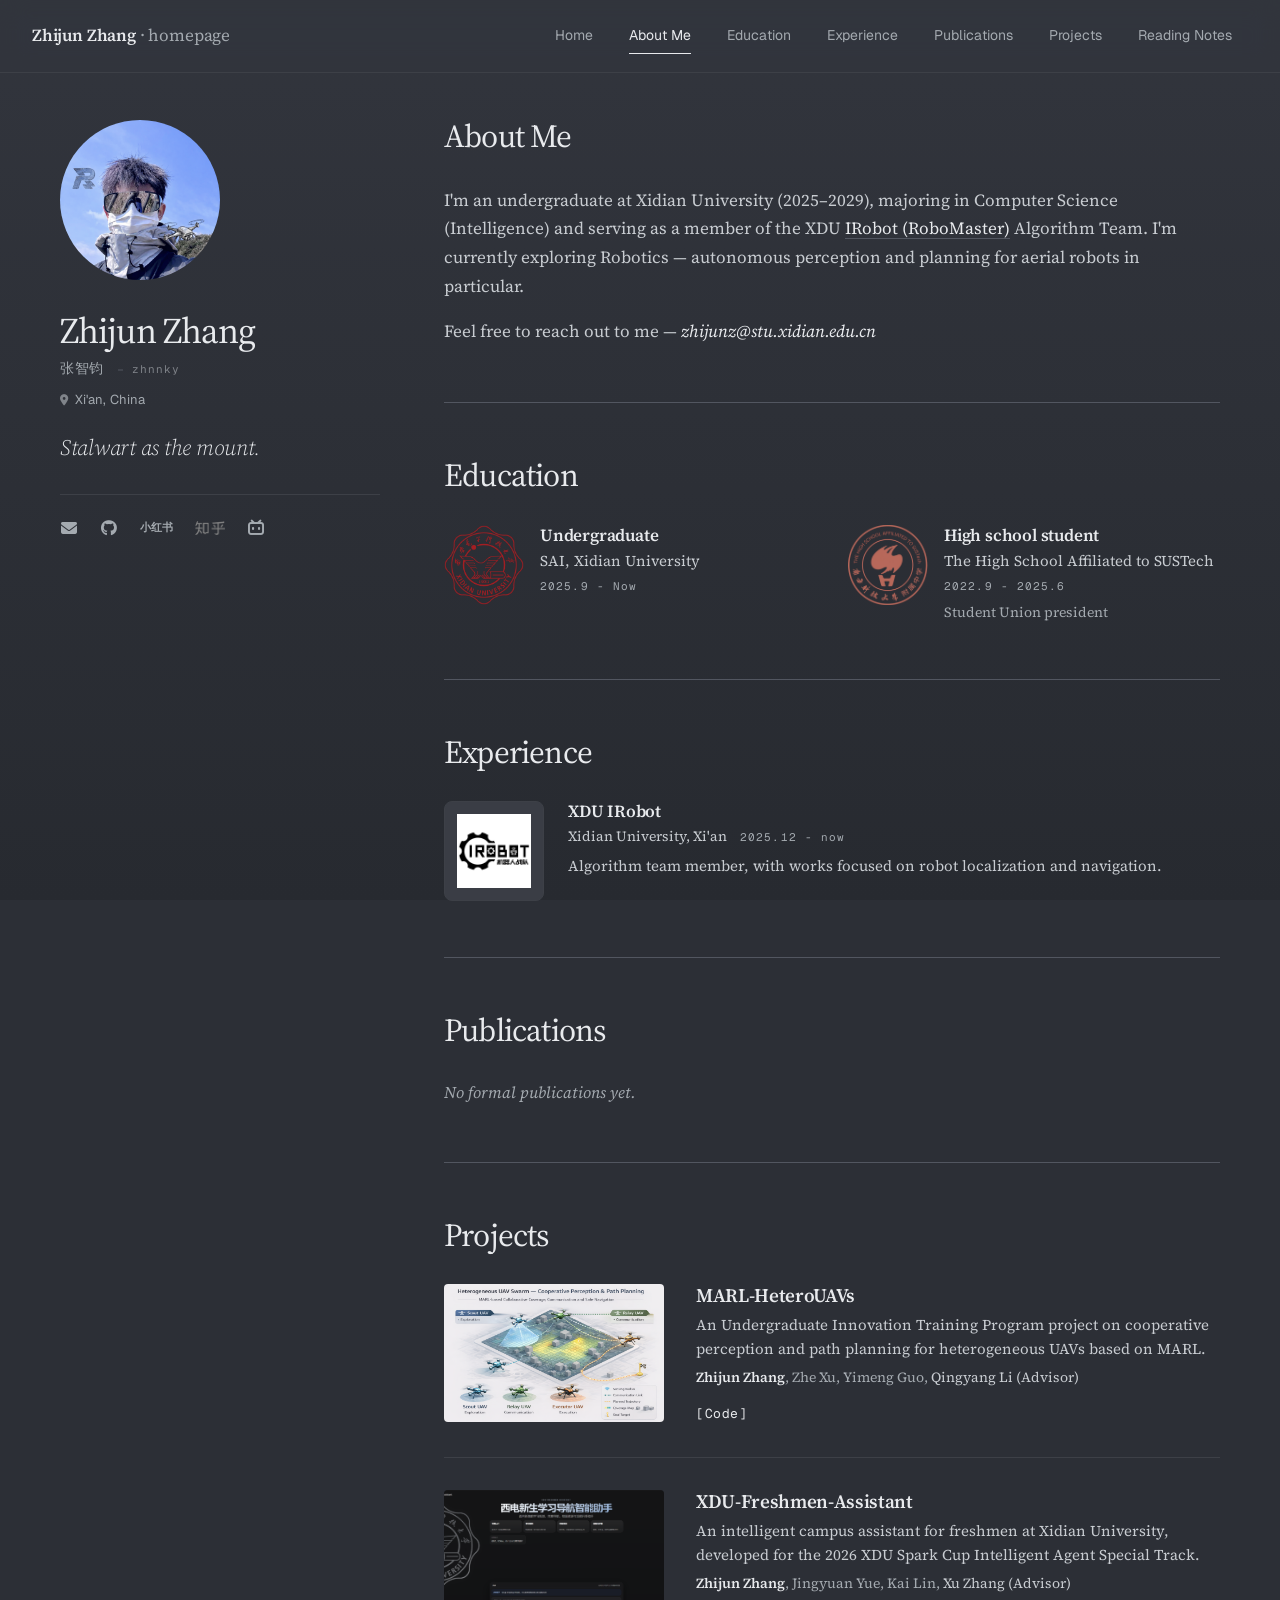
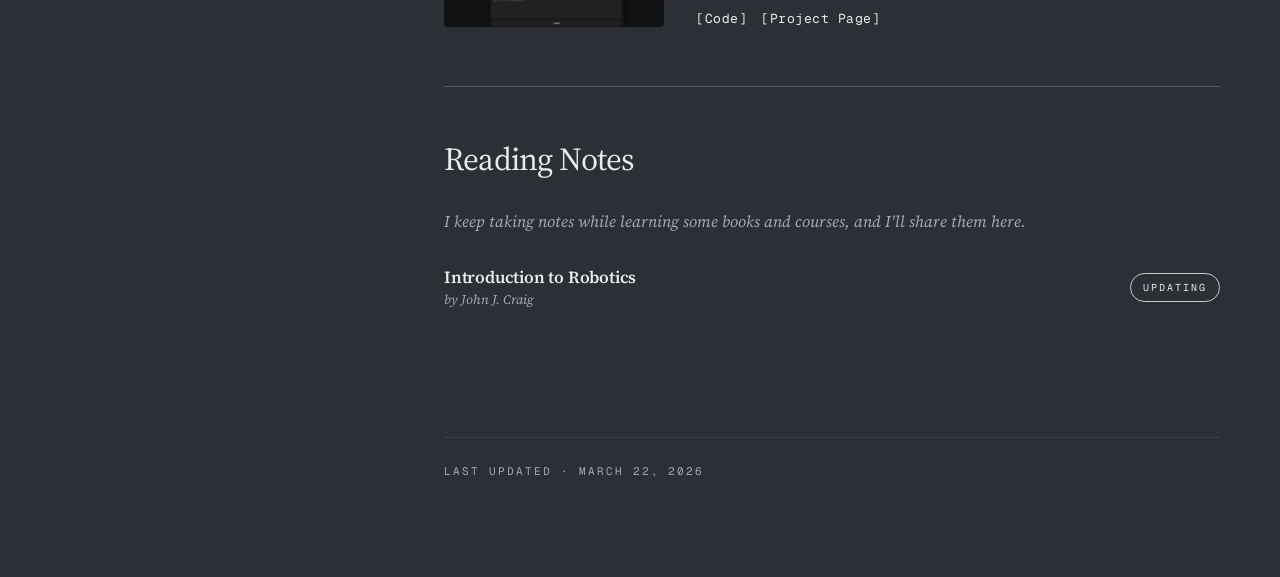
==== commit 8feb7352: "Redesign homepage with dark editorial theme - Switch to dark cool-grey meteor palette (#2c2f36) from" ====
--- a/index.html
+++ b/index.html
@@ -6,187 +6,145 @@
       rel="stylesheet"
       href="https://cdnjs.cloudflare.com/ajax/libs/font-awesome/6.4.0/css/all.min.css"
     />
-    <link
-      rel="preconnect"
-      href="https://fonts.googleapis.com"
-    />
-    <link
-      rel="preconnect"
-      href="https://fonts.gstatic.com"
-      crossorigin
-    />
+    <link rel="preconnect" href="https://fonts.googleapis.com" />
+    <link rel="preconnect" href="https://fonts.gstatic.com" crossorigin />
     <link
       rel="stylesheet"
-      href="https://fonts.googleapis.com/css2?family=IBM+Plex+Sans:wght@400;500;600;700&family=Source+Serif+4:wght@400;600;700&display=swap"
+      href="https://fonts.googleapis.com/css2?family=Geist:wght@400;500&family=Geist+Mono:wght@400;500&family=Source+Serif+4:ital,opsz,wght@0,8..60,300;0,8..60,400;0,8..60,500;0,8..60,600;1,8..60,400&display=swap"
     />
     <link rel="icon" href="images/page.jpg" type="image/jpeg" />
     <link rel="shortcut icon" href="images/page.jpg" type="image/jpeg" />
     <link rel="apple-touch-icon" href="images/page.jpg" />
     <meta name="viewport" content="width=device-width, initial-scale=1.0" />
-    <title>Kyrie Zhang/Personal Homepage</title>
+    <title>Zhijun Zhang — Homepage</title>
     <link rel="stylesheet" href="assets/css/style.css" />
   </head>
   <body>
     <div class="loader" id="loader">
       <div class="loader-content">
         <div class="loader-spinner"></div>
-        <p style="margin-top: 20px; color: #2c3e50">Loading...</p>
+        <p class="loader-text">Loading</p>
       </div>
     </div>
 
-    <nav
-      style="
-        position: fixed;
-        top: 0;
-        width: 100%;
-        background: rgba(255, 255, 255, 0.9);
-        backdrop-filter: blur(10px);
-        z-index: 100;
-        padding: 10px 0;
-        box-shadow: 0 2px 10px rgba(0, 0, 0, 0.1);
-      "
-    >
-      <div
-        style="
-          max-width: 1000px;
-          margin: 0 auto;
-          display: flex;
-          justify-content: center;
-          gap: 30px;
-          padding-left: 150px;
-        "
-      >
-        <a href="#" class="top-nav-link">Home</a>
-        <a href="#about" class="top-nav-link">About Me</a>
-        <a href="#education" class="top-nav-link">Education</a>
-        <a href="#experience" class="top-nav-link">Experience</a>
-        <a href="#publications" class="top-nav-link">Publications</a>
-        <a href="#projects" class="top-nav-link">Projects</a>
-        <a href="#reading-notes" class="top-nav-link">Reading Notes</a>
+    <nav class="top-nav">
+      <div class="top-nav-inner">
+        <a href="#" class="top-nav-mark">
+          Zhijun&nbsp;Zhang <em>· homepage</em>
+        </a>
+        <div class="top-nav-links">
+          <a href="#" class="top-nav-link">Home</a>
+          <a href="#about" class="top-nav-link">About Me</a>
+          <a href="#education" class="top-nav-link">Education</a>
+          <a href="#experience" class="top-nav-link">Experience</a>
+          <a href="#publications" class="top-nav-link">Publications</a>
+          <a href="#projects" class="top-nav-link">Projects</a>
+          <a href="#reading-notes" class="top-nav-link">Reading Notes</a>
+        </div>
       </div>
     </nav>
 
-    <div class="page-title">Zhijun Zhang | Homepage</div>
-
     <div class="container">
-      <div class="sidebar">
+      <aside class="sidebar">
         <div class="profile-card">
           <div class="profile-photo-wrap">
             <img src="images/avatar.png" alt="Kyrie Zhang" class="avatar" />
           </div>
 
-          <div class="profile-divider" aria-hidden="true"></div>
-
           <div class="profile-summary">
             <h1 class="name">Zhijun Zhang</h1>
 
             <div class="profile-name-row">
-              <div class="chinese-name">&#24352;&#26234;&#38055;</div>
-              <div class="nickname">zhnnky</div>
-            </div>
-
-            <div class="profile-motto">Stalwart as the mount</div>
+              <span class="chinese-name">&#24352;&#26234;&#38055;</span>
+              <span class="nickname">zhnnky</span>
+            </div>
 
             <div class="profile-location">
               <i class="fas fa-location-dot" aria-hidden="true"></i>
               <span>Xi'an, China</span>
             </div>
-          </div>
-
-          <div class="contact-section">
-            <div class="contact-links">
-              <a
-                href="mailto:zhijunz@stu.xidian.edu.cn"
-                class="contact-link"
-                aria-label="Email"
-                title="Email"
-              >
-                <i class="fas fa-envelope"></i>
-              </a>
-              <a
-                href="https://github.com/KyrieZhang329"
-                class="contact-link"
-                target="_blank"
-                rel="noopener noreferrer"
-                aria-label="Github"
-                title="Github"
-              >
-                <i class="fab fa-github"></i>
-              </a>
-              <a
-                href="https://www.xiaohongshu.com/user/profile/6472c9bb000000000f005657"
-                class="contact-link"
-                target="_blank"
-                rel="noopener noreferrer"
-                aria-label="Rednote"
-                title="Rednote"
-              >
-                <img src="images/xiao-hong-shu.png" alt="Rednote" />
-              </a>
-              <a
-                href="https://www.zhihu.com/people/hao-yue-leng-qian-shan-19"
-                class="contact-link"
-                target="_blank"
-                rel="noopener noreferrer"
-                aria-label="Zhihu"
-                title="Zhihu"
-              >
-                <img src="images/zhihu-logo.png" alt="Zhihu" />
-              </a>
-              <a
-                href="https://space.bilibili.com/1254025264/upload/opus"
-                class="contact-link"
-                target="_blank"
-                rel="noopener noreferrer"
-                aria-label="Bilibili"
-                title="Bilibili"
-              >
-                <i class="fa-brands fa-bilibili"></i>
-              </a>
-            </div>
+
+            <p class="profile-motto">Stalwart as the mount.</p>
           </div>
         </div>
-      </div>
+
+        <div class="contact-section">
+          <div class="contact-links">
+            <a
+              href="mailto:zhijunz@stu.xidian.edu.cn"
+              aria-label="Email"
+              title="Email"
+            >
+              <i class="fas fa-envelope"></i>
+            </a>
+            <a
+              href="https://github.com/KyrieZhang329"
+              target="_blank"
+              rel="noopener noreferrer"
+              aria-label="Github"
+              title="Github"
+            >
+              <i class="fab fa-github"></i>
+            </a>
+            <a
+              href="https://www.xiaohongshu.com/user/profile/6472c9bb000000000f005657"
+              target="_blank"
+              rel="noopener noreferrer"
+              aria-label="Rednote"
+              title="Rednote"
+            >
+              <span class="contact-wordmark">小红书</span>
+            </a>
+            <a
+              href="https://www.zhihu.com/people/hao-yue-leng-qian-shan-19"
+              target="_blank"
+              rel="noopener noreferrer"
+              aria-label="Zhihu"
+              title="Zhihu"
+            >
+              <img src="images/zhihu-logo.png" alt="Zhihu" />
+            </a>
+            <a
+              href="https://space.bilibili.com/1254025264/upload/opus"
+              target="_blank"
+              rel="noopener noreferrer"
+              aria-label="Bilibili"
+              title="Bilibili"
+            >
+              <i class="fa-brands fa-bilibili"></i>
+            </a>
+          </div>
+        </div>
+      </aside>
 
       <div class="main-content-wrapper">
         <main class="main-content">
-          <nav class="nav-bar">
-            <a href="#about" class="active">About Me</a>
-            <a href="#education">Education</a>
-            <a href="#experience">Experience</a>
-            <a href="#publications">Publications</a>
-            <a href="#projects">Projects</a>
-            <a href="#reading-notes">Reading Notes</a>
-          </nav>
-
           <section class="section" id="about">
-            <h2 class="section-title">About Me</h2>
+            <h2 class="section-title" data-num="01">About Me</h2>
             <div class="about-content">
               <p>
-                I am an undergraduate student at Xidian University(2025-2029),
-                majoring in Computer Science(intelligence).
-              </p>
-              <p>
-                I am also a member of the XDU
+                I'm an undergraduate at Xidian University (2025–2029),
+                majoring in Computer Science (Intelligence) and serving as a
+                member of the XDU
                 <a
                   href="https://space.bilibili.com/436391821?spm_id_from=333.1387.follow.user_card.click"
                   target="_blank"
                   rel="noopener noreferrer"
                   >IRobot (RoboMaster)</a
                 >
-                Algorithm Team.
+                Algorithm Team. I'm currently exploring Robotics —
+                autonomous perception and planning for
+                aerial robots in particular.
               </p>
               <p>
-                Currently I'm exploring Robotics, with an interest in
-                autonomous planning, perception, and decision-making for aerial
-                robots.
+                Feel free to reach out to me —
+                <em>zhijunz@stu.xidian.edu.cn</em>
               </p>
-              <p>Feel free to reach out to me! (Email: <em>zhijunz@stu.xidian.edu.cn</em>)</p>
             </div>
           </section>
 
           <section class="section" id="education">
-            <h2 class="section-title">Education</h2>
+            <h2 class="section-title" data-num="02">Education</h2>
 
             <div class="education-list">
               <div class="education-item">
@@ -194,14 +152,6 @@
                   src="images/xdu-logo.png"
                   alt="XDU Logo"
                   class="education-logo"
-                  style="
-                    width: 50px;
-                    height: 50px;
-                    border-radius: 6px;
-                    object-fit: cover;
-                    flex-shrink: 0;
-                    display: block;
-                  "
                 />
                 <div class="education-content">
                   <h3 class="education-title">Undergraduate</h3>
@@ -222,14 +172,6 @@
                   src="images/hsas-logo.png"
                   alt="HSAS Logo"
                   class="education-logo"
-                  style="
-                    width: 50px;
-                    height: 50px;
-                    border-radius: 6px;
-                    object-fit: cover;
-                    flex-shrink: 0;
-                    display: block;
-                  "
                 />
                 <div class="education-content">
                   <h3 class="education-title">High school student</h3>
@@ -238,7 +180,7 @@
                       href="https://www.hsas.edu.cn/#/"
                       target="_blank"
                       rel="noopener noreferrer"
-                      >The High School Affliated to SUSTech</a
+                      >The High School Affiliated to SUSTech</a
                     >
                   </div>
                   <span class="education-date">2022.9 - 2025.6</span>
@@ -249,7 +191,7 @@
           </section>
 
           <section class="section" id="experience">
-            <h2 class="section-title">Experience</h2>
+            <h2 class="section-title" data-num="03">Experience</h2>
 
             <div class="experience-list">
               <div class="experience-item">
@@ -270,10 +212,12 @@
                     >
                   </h3>
                   <div class="experience-org">
-                    Xidian University, Xi'an <span class="experience-date">2025.12 - now</span>
+                    Xidian University, Xi'an
+                    <span class="experience-date">2025.12 - now</span>
                   </div>
                   <div class="experience-desc">
-                    Algorithm team member, with works focused on robot localization and navigation.
+                    Algorithm team member, with works focused on robot
+                    localization and navigation.
                   </div>
                 </div>
               </div>
@@ -281,28 +225,28 @@
           </section>
 
           <section class="section" id="publications">
-            <h2 class="section-title">Publications</h2>
+            <h2 class="section-title" data-num="04">Publications</h2>
             <div class="publications-content">
               <p>No formal publications yet.</p>
             </div>
           </section>
 
           <section class="section" id="projects">
-            <h2 class="section-title">Projects</h2>
+            <h2 class="section-title" data-num="05">Projects</h2>
 
             <div class="projects-list">
               <article class="project-item">
                 <div class="project-demo">
-                  <img src="images/MARL-HeteroUAVs.png" alt="Project Demo" />
+                  <img src="images/MARL-HeteroUAVs.png" alt="MARL-HeteroUAVs" />
                 </div>
 
                 <div class="project-content">
                   <h3 class="project-title">MARL-HeteroUAVs</h3>
                   <p class="project-desc">
-                    An Undergraduate Innovation Training Program project on cooperative perception and
-                    path planning for heterogeneous UAVs based on MARL.
+                    An Undergraduate Innovation Training Program project on
+                    cooperative perception and path planning for heterogeneous
+                    UAVs based on MARL.
                   </p>
-
                   <p class="project-members">
                     <strong>Zhijun Zhang</strong>, Zhe Xu, Yimeng Guo,
                     <a
@@ -312,7 +256,6 @@
                       >Qingyang Li (Advisor)</a
                     >
                   </p>
-
                   <div class="project-links">
                     <a
                       href="https://github.com/KyrieZhang329/MARL-HeteroUAVs/tree/main"
@@ -328,7 +271,7 @@
                 <div class="project-demo">
                   <img
                     src="images/XDU-Freshmen-Assistant.png"
-                    alt="Project Demo"
+                    alt="XDU-Freshmen-Assistant"
                   />
                 </div>
 
@@ -336,10 +279,9 @@
                   <h3 class="project-title">XDU-Freshmen-Assistant</h3>
                   <p class="project-desc">
                     An intelligent campus assistant for freshmen at Xidian
-                    University, developed for the 2026 XDU Spark Cup Intelligent
-                    Agent Special Track.
+                    University, developed for the 2026 XDU Spark Cup
+                    Intelligent Agent Special Track.
                   </p>
-
                   <p class="project-members">
                     <strong>Zhijun Zhang</strong>, Jingyuan Yue, Kai Lin,
                     <a
@@ -349,7 +291,6 @@
                       >Xu Zhang (Advisor)</a
                     >
                   </p>
-
                   <div class="project-links">
                     <a
                       href="https://github.com/KyrieZhang329/XDU-FreshmenAssistant"
@@ -370,7 +311,7 @@
           </section>
 
           <section class="section" id="reading-notes">
-            <h2 class="section-title">Reading Notes</h2>
+            <h2 class="section-title" data-num="06">Reading Notes</h2>
 
             <div class="reading-notes-intro">
               <p>
@@ -381,6 +322,7 @@
 
             <ul class="reading-notes-list">
               <li class="reading-note-item">
+                <span class="reading-note-num">№01</span>
                 <div class="reading-note-main">
                   <span class="reading-note-title">
                     <a
@@ -396,36 +338,13 @@
               </li>
             </ul>
           </section>
-          <div class="update-time">
-            <p>Last updated: March 22, 2026</p>
-          </div>
+
+          <div class="update-time">Last updated · March 22, 2026</div>
         </main>
       </div>
     </div>
 
-    <button
-      id="backToTop"
-      style="
-        display: none;
-        position: fixed;
-        bottom: 20px;
-        right: 20px;
-        z-index: 99;
-        font-size: 18px;
-        border: none;
-        outline: none;
-        background-color: #3498db;
-        color: white;
-        cursor: pointer;
-        padding: 15px;
-        border-radius: 50%;
-        width: 50px;
-        height: 50px;
-        box-shadow: 0 2px 10px rgba(0, 0, 0, 0.2);
-      "
-    >
-      &uarr;
-    </button>
+    <button id="backToTop" aria-label="Back to top">↑</button>
 
     <script src="assets/js/main.js"></script>
   </body>
--- a/assets/css/style.css
+++ b/assets/css/style.css
@@ -1,29 +1,46 @@
 :root {
-  --primary-color: #233342;
-  --secondary-color: #3796da;
-  --accent-color: #e74c3c;
-  --text-color: #46525d;
-  --light-text: #7a858e;
-  --background: #f4f8fc;
-  --card-background: #ffffff;
-  --soft-background: #f2f7fd;
-  --border-color: #e3edf6;
-  --shadow: 0 14px 36px rgba(55, 150, 218, 0.08);
-  --shadow-soft: 0 8px 24px rgba(55, 150, 218, 0.06);
-  --accent-bar-width: 4px;
+  /* Quiet Editorial — meteor grey, dark mode */
+  --paper: #2c2f36;
+  --paper-top: #32353d;
+  --paper-bottom: #272a30;
+  --paper-soft: #3a3d45;
+  --paper-deep: #1f2127;
+  --ink: #e8eaed;
+  --ink-soft: #c8ccd1;
+  --muted: #a4aab0;
+  --muted-soft: #80848a;
+  --rule: #3d4047;
+  --rule-strong: #525660;
+  --accent: #c8ccd1;
+
+  /* Typography */
+  --font-display:
+    "Source Serif 4", "Anthropic Serif", "Tiempos Text", Georgia,
+    "Times New Roman", "Songti SC", "Noto Serif CJK SC",
+    "Source Han Serif SC", serif;
   --font-body:
-    "Source Serif 4", "Anthropic Serif", Georgia, "Times New Roman", "Songti SC",
-    "Noto Serif CJK SC", "Source Han Serif SC", serif;
+    "Source Serif 4", "Anthropic Serif", "Tiempos Text", Georgia,
+    "Times New Roman", "Songti SC", "Noto Serif CJK SC",
+    "Source Han Serif SC", serif;
   --font-ui:
-    "IBM Plex Sans", "PingFang SC", "Hiragino Sans GB", "Noto Sans CJK SC",
-    "Source Han Sans SC", "Microsoft YaHei", "Segoe UI", sans-serif;
+    "Geist", "Söhne", -apple-system, BlinkMacSystemFont, "Segoe UI",
+    "PingFang SC", "Hiragino Sans GB", "Microsoft YaHei", sans-serif;
   --font-mono:
-    Menlo, Monaco, "SF Mono", Consolas, "Sarasa Mono SC", "Cascadia Code",
+    "Geist Mono", "JetBrains Mono", "SF Mono", Menlo, Monaco, Consolas,
     monospace;
-  --font-legacy:
-    "Helvetica Neue", Helvetica, Arial, -apple-system, BlinkMacSystemFont,
-    "Segoe UI", "PingFang SC", "Hiragino Sans GB", "Microsoft YaHei",
-    sans-serif;
+
+  /* 8px grid spacing */
+  --s1: 8px;
+  --s2: 16px;
+  --s3: 24px;
+  --s4: 32px;
+  --s5: 48px;
+  --s6: 56px;
+  --s7: 72px;
+  --s8: 96px;
+
+  /* Motion */
+  --ease: cubic-bezier(0.16, 1, 0.3, 1);
 }
 
 * {
@@ -37,43 +54,43 @@
 }
 
 body {
-  font-family: var(--font-ui);
-  background:
-    radial-gradient(
-      circle at top left,
-      rgba(55, 150, 218, 0.12),
-      transparent 24%
-    ),
-    linear-gradient(180deg, #f9fcff 0%, var(--background) 100%);
-  color: var(--text-color);
-  line-height: 1.72;
+  font-family: var(--font-body);
+  background-color: var(--paper);
+  background-image: linear-gradient(
+    180deg,
+    var(--paper-top) 0%,
+    var(--paper-bottom) 100%
+  );
+  background-attachment: fixed;
+  color: var(--ink);
+  line-height: 1.7;
   font-size: 16px;
+  min-height: 100vh;
   -webkit-font-smoothing: antialiased;
   text-rendering: optimizeLegibility;
+  font-feature-settings: "kern" 1, "liga" 1;
 }
 
 a {
   color: inherit;
-}
-
-code,
-pre {
-  font-family: var(--font-mono);
-}
-
+  text-decoration: none;
+}
+
+::selection {
+  background: var(--ink);
+  color: var(--paper);
+}
+
+/* Loader */
 .loader {
   position: fixed;
   inset: 0;
   display: flex;
   align-items: center;
   justify-content: center;
-  background: rgba(244, 247, 250, 0.96);
+  background: var(--paper);
   z-index: 200;
-  opacity: 1;
-  visibility: visible;
-  transition:
-    opacity 0.25s ease,
-    visibility 0.25s ease;
+  transition: opacity 240ms var(--ease), visibility 240ms var(--ease);
 }
 
 .loader.is-hidden {
@@ -86,13 +103,22 @@
 }
 
 .loader-spinner {
-  width: 40px;
-  height: 40px;
+  width: 26px;
+  height: 26px;
   margin: 0 auto;
   border-radius: 50%;
-  border: 3px solid #dbe6ee;
-  border-top-color: var(--secondary-color);
-  animation: spin 0.8s linear infinite;
+  border: 1px solid var(--rule);
+  border-top-color: var(--ink);
+  animation: spin 0.9s linear infinite;
+}
+
+.loader-text {
+  margin-top: 14px;
+  font-family: var(--font-mono);
+  font-size: 11px;
+  letter-spacing: 0.18em;
+  text-transform: uppercase;
+  color: var(--muted);
 }
 
 @keyframes spin {
@@ -101,241 +127,244 @@
   }
 }
 
-nav[style*="position: fixed"] {
-  top: 0 !important;
+/* Top navigation */
+.top-nav {
+  position: fixed;
+  top: 0;
   left: 0;
-  width: 100% !important;
-  background: rgba(255, 255, 255, 0.9) !important;
-  backdrop-filter: blur(12px);
-  border-bottom: 1px solid rgba(55, 150, 218, 0.08);
-  box-shadow: 0 6px 20px rgba(55, 150, 218, 0.04) !important;
-  padding: 12px 0 !important;
-}
-
-nav[style*="position: fixed"] > div {
-  max-width: 1400px !important;
-  margin: 0 auto !important;
+  width: 100%;
+  z-index: 100;
+  background: rgba(50, 53, 61, 0.85);
+  backdrop-filter: saturate(180%) blur(14px);
+  -webkit-backdrop-filter: saturate(180%) blur(14px);
+  border-bottom: 1px solid var(--rule);
+}
+
+.top-nav-inner {
+  max-width: 1320px;
+  margin: 0 auto;
   display: flex;
   align-items: center;
-  justify-content: center;
-  gap: 10px !important;
-  padding: 0 24px 0 204px !important;
+  justify-content: space-between;
+  padding: 16px 32px;
+  gap: 24px;
+}
+
+.top-nav-mark {
+  font-family: var(--font-display);
+  font-size: 17px;
+  font-weight: 600;
+  letter-spacing: -0.01em;
+  color: var(--ink);
+  white-space: nowrap;
+  transition: color 200ms var(--ease);
+}
+
+.top-nav-mark em {
+  font-style: normal;
+  font-weight: 400;
+  color: var(--muted);
+}
+
+.top-nav-mark:hover {
+  color: var(--ink);
+}
+
+.top-nav-links {
+  display: flex;
+  align-items: center;
+  gap: 4px;
   overflow-x: auto;
-  -webkit-overflow-scrolling: touch;
   scrollbar-width: none;
-}
-
-nav[style*="position: fixed"] > div::-webkit-scrollbar {
+  -ms-overflow-style: none;
+}
+
+.top-nav-links::-webkit-scrollbar {
   display: none;
 }
 
 .top-nav-link {
+  position: relative;
   font-family: var(--font-ui);
-  text-decoration: none;
-  color: var(--primary-color);
-  font-weight: 500;
   font-size: 14px;
-  padding: 9px 15px;
-  border-radius: 999px;
-  transition:
-    background-color 0.2s ease,
-    color 0.2s ease;
+  font-weight: 400;
+  color: var(--muted);
+  padding: 8px 16px;
   white-space: nowrap;
-}
-
-.top-nav-link:hover,
+  transition: color 200ms var(--ease);
+}
+
+.top-nav-link::after {
+  content: "";
+  position: absolute;
+  left: 16px;
+  right: 16px;
+  bottom: 2px;
+  height: 1px;
+  background: var(--ink);
+  transform: scaleX(0);
+  transform-origin: left;
+  transition: transform 280ms var(--ease);
+}
+
+.top-nav-link:hover {
+  color: var(--ink);
+}
+
+.top-nav-link:hover::after,
+.top-nav-link.active::after {
+  transform: scaleX(1);
+}
+
 .top-nav-link.active {
-  background-color: rgba(55, 150, 218, 0.09);
-  color: var(--secondary-color);
-}
-
-.page-title {
-  font-family: var(--font-ui);
-  position: fixed;
-  top: 10px;
-  left: 24px;
-  z-index: 101;
-  display: inline-flex;
-  align-items: center;
-  height: 42px;
-  padding: 0 15px;
-  border-radius: 999px;
-  background: rgba(255, 255, 255, 0.94);
-  border: 1px solid var(--border-color);
-  box-shadow: var(--shadow-soft);
-  font-size: 14px;
-  font-weight: 600;
-  color: var(--primary-color);
-}
-
+  color: var(--ink);
+}
+
+/* Layout */
 .container {
-  max-width: 1400px;
+  max-width: 1240px;
   margin: 0 auto;
-  padding: 98px 24px 52px;
+  padding: 120px 40px 96px;
   display: grid;
-  grid-template-columns: minmax(340px, 380px) minmax(0, 1fr);
-  gap: 34px;
+  grid-template-columns: minmax(260px, 320px) minmax(0, 1fr);
+  gap: 64px;
   align-items: start;
 }
 
 .sidebar {
-  width: auto;
-  padding: 24px 24px 22px;
-  background-color: var(--card-background);
-  border-radius: 24px;
-  border: 1px solid var(--border-color);
-  box-shadow: var(--shadow);
   position: sticky;
-  top: 92px;
-  left: auto;
-  height: auto;
-  z-index: 1;
+  top: 104px;
+  display: flex;
+  flex-direction: column;
+  gap: var(--s4);
 }
 
 .main-content-wrapper {
   min-width: 0;
-  margin-left: 0;
 }
 
 .main-content {
-  background: transparent;
-  border-radius: 0;
-  box-shadow: none;
-  padding: 0;
-}
-
+  display: flex;
+  flex-direction: column;
+}
+
+/* Profile */
 .profile-card {
   display: flex;
   flex-direction: column;
-  align-items: center;
-  text-align: center;
+  gap: var(--s4);
+  align-items: flex-start;
+  text-align: left;
 }
 
 .profile-photo-wrap {
-  width: min(100%, 196px);
-  margin-bottom: 12px;
-}
-
-.profile-divider {
-  width: 24px;
-  height: 1px;
-  margin-bottom: 14px;
-  border-radius: 999px;
-  background: rgba(55, 150, 218, 0.28);
-}
-
-.profile-summary {
-  display: grid;
-  gap: 10px;
-  justify-items: center;
-  width: 100%;
+  width: 160px;
 }
 
 .avatar {
   width: 100%;
-  border-radius: 50%;
-  margin: 0 auto;
-  display: block;
   aspect-ratio: 1 / 1;
   object-fit: cover;
-  border: 3px solid rgba(255, 255, 255, 0.94);
-  box-shadow: 0 12px 24px rgba(55, 150, 218, 0.12);
+  border-radius: 50%;
+  display: block;
+  border: 0;
+  box-shadow: none;
+  filter: grayscale(0.05);
+}
+
+.profile-summary {
+  display: flex;
+  flex-direction: column;
+  gap: 10px;
+  width: 100%;
 }
 
 .name {
+  font-family: var(--font-display);
+  font-size: 36px;
+  font-weight: 400;
+  line-height: 1.04;
+  letter-spacing: -0.025em;
+  color: var(--ink);
+  text-align: left;
+}
+
+.profile-name-row {
+  display: flex;
+  align-items: baseline;
+  margin-top: 0;
+  line-height: 1.4;
+}
+
+.chinese-name {
   font-family: var(--font-body);
-  font-size: 31px;
-  font-weight: 600;
-  letter-spacing: -0.03em;
-  line-height: 1.02;
-  margin-bottom: 0;
-  color: var(--primary-color);
-  text-align: center;
-}
-
-.profile-name-row {
-  display: inline-flex;
-  align-items: baseline;
-  justify-content: center;
-  flex-wrap: nowrap;
-  gap: 0;
-  margin-bottom: 0;
-  line-height: 1;
-}
-
-.chinese-name {
-  font-family: var(--font-ui);
-  font-size: 12px;
-  font-weight: 500;
-  letter-spacing: 0.08em;
-  color: #7f8b96;
-  margin-bottom: 0;
+  font-size: 14px;
+  letter-spacing: 0.04em;
+  color: var(--muted);
+  font-weight: 400;
 }
 
 .nickname {
-  font-family: var(--font-ui);
   position: relative;
-  padding-left: 16px;
+  margin-left: 14px;
+  padding-left: 14px;
+  font-family: var(--font-mono);
   font-size: 11px;
-  font-weight: 600;
-  letter-spacing: 0.16em;
+  font-weight: 400;
+  letter-spacing: 0.1em;
+  color: var(--muted-soft);
   text-transform: lowercase;
-  color: #98a5b0;
-  margin-bottom: 0;
 }
 
 .nickname::before {
   content: "";
   position: absolute;
-  left: 7px;
+  left: 0;
   top: 50%;
-  width: 3px;
-  height: 3px;
-  border-radius: 50%;
-  background: rgba(55, 150, 218, 0.42);
+  width: 5px;
+  height: 1px;
+  background: var(--rule-strong);
   transform: translateY(-50%);
-}
-
-.profile-motto {
-  width: 100%;
-  padding: 14px 18px;
-  border-radius: 12px;
-  background: #eef4fa;
-  font-family: var(--font-body);
-  font-size: 16px;
-  font-style: italic;
-  line-height: 1.45;
-  color: #5f6f7e;
-  text-align: center;
 }
 
 .profile-location {
   display: inline-flex;
   align-items: center;
-  justify-content: center;
-  gap: 8px;
+  gap: 7px;
   font-family: var(--font-ui);
-  font-size: 14px;
-  font-weight: 500;
-  letter-spacing: 0.02em;
-  color: #6c7884;
+  font-size: 13px;
+  color: var(--muted);
+  letter-spacing: 0.005em;
 }
 
 .profile-location i {
-  font-size: 14px;
-  color: #6c7884;
-}
-
-.gender {
-  font-size: 12px;
-  color: #98a3ad;
-  margin-bottom: 10px;
-}
-
+  font-size: 11px;
+  color: var(--muted-soft);
+}
+
+.profile-motto {
+  margin-top: 12px;
+  padding: 0;
+  background: none;
+  border: 0;
+  font-family: var(--font-display);
+  font-style: italic;
+  font-weight: 300;
+  font-size: 22px;
+  line-height: 1.3;
+  letter-spacing: -0.012em;
+  color: var(--ink);
+  text-align: left;
+}
+
+.profile-divider {
+  display: none;
+}
+
+/* Contact */
 .contact-section {
-  margin-top: 18px;
-  padding-top: 18px;
-  border-top: 1px solid rgba(55, 150, 218, 0.12);
+  padding-top: var(--s3);
+  border-top: 1px solid var(--rule);
   width: 100%;
 }
 
@@ -347,312 +376,384 @@
   list-style: none;
   display: flex;
   flex-wrap: wrap;
-  gap: 18px;
+  align-items: center;
+  gap: 22px;
+  margin: 0;
   padding: 0;
-  margin: 0;
-  justify-content: center;
 }
 
 .contact-links a {
-  font-family: var(--font-ui);
-  display: flex;
+  display: inline-flex;
   align-items: center;
   justify-content: center;
   width: auto;
+  min-width: 18px;
+  height: 18px;
+  padding: 0;
+  background: none;
+  border: 0;
+  border-radius: 0;
+  color: var(--muted);
+  font-size: 16px;
+  transition: color 200ms var(--ease);
+}
+
+.contact-links a:hover {
+  color: var(--ink);
+  opacity: 1;
+}
+
+.contact-links a i {
+  width: auto;
   height: auto;
-  padding: 2px;
-  background-color: transparent;
+  margin: 0;
+  color: currentColor;
+  font-size: 16px;
+  opacity: 1;
+  filter: none;
+}
+
+.contact-links a img {
+  width: auto;
+  height: 14px;
+  max-width: 40px;
+  margin: 0;
+  filter: invert(0.7) grayscale(1);
+  opacity: 1;
+  transition: filter 200ms var(--ease);
+}
+
+.contact-links a:hover img {
+  filter: invert(1) grayscale(1);
+}
+
+.contact-wordmark {
+  font-family: var(--font-ui);
+  font-size: 11px;
+  font-weight: 600;
+  letter-spacing: 0;
+  line-height: 1;
+  color: currentColor;
+  white-space: nowrap;
+  transform: none;
+}
+
+.nav-bar,
+.nav-bar a {
+  display: none !important;
+}
+
+/* Sections — flat, hairline divided */
+.section {
+  padding: var(--s6) 0;
+  border-top: 1px solid var(--rule-strong);
+  scroll-margin-top: 96px;
+  background: none;
   border-radius: 0;
+  box-shadow: none;
+}
+
+.section:first-of-type {
+  border-top: 0;
+  padding-top: 0;
+}
+
+.section-title {
+  display: flex;
+  align-items: baseline;
+  gap: 22px;
+  margin-bottom: var(--s4);
+  font-family: var(--font-display);
+  font-size: 32px;
+  font-weight: 400;
+  line-height: 1.05;
+  letter-spacing: -0.025em;
+  color: var(--ink);
   border: 0;
-  color: #66727e;
-  text-decoration: none;
-  font-size: 21px;
-  transition:
-    color 0.2s ease,
-    opacity 0.2s ease;
-  gap: 0;
-}
-
-.contact-links a:hover {
-  color: var(--secondary-color);
-  opacity: 1;
-}
-
-.contact-links a i,
-.contact-links a img {
-  width: 20px;
-  height: 20px;
-  margin-right: 0;
-  object-fit: contain;
-  display: flex;
-  align-items: center;
-  justify-content: center;
-  flex-shrink: 0;
-  opacity: 0.78;
-  transition:
-    opacity 0.2s ease,
-    filter 0.2s ease;
-}
-
-.contact-links a i {
-  color: currentColor;
-}
-
-.contact-links a img {
-  filter: grayscale(1) brightness(0.42);
-}
-
-.contact-links a:hover i,
-.contact-links a:hover img {
-  opacity: 1;
-}
-
-.contact-links a:hover img {
-  filter: grayscale(1) brightness(0.72) sepia(1) hue-rotate(168deg)
-    saturate(2.2);
-}
-
-.nav-bar {
+  padding: 0;
+}
+
+.section-title::before {
   display: none;
-}
-
-.nav-bar a {
-  display: none;
-}
-
-.section {
-  background-color: var(--card-background);
-  border-radius: 24px;
-  border: 1px solid var(--border-color);
-  box-shadow: var(--shadow-soft);
-}
-
-.section {
-  padding: 24px 26px;
-  margin-bottom: 20px;
-  scroll-margin-top: 88px;
-}
-
-.section-title {
-  font-family: var(--font-body);
-  font-size: 27px;
-  font-weight: 600;
-  line-height: 1.18;
-  letter-spacing: -0.02em;
-  margin-bottom: 16px;
-  color: var(--primary-color);
-  padding-bottom: 0;
-  border-bottom: 0;
-  text-align: left;
-  position: relative;
 }
 
 .section-title::after {
   display: none;
 }
 
+/* About */
 .about-content {
-  font-family: var(--font-ui);
-  font-size: 16px;
-  color: #4e5a65;
-  line-height: 1.82;
-  padding: 16px 18px;
-  max-width: 920px;
-  background-color: var(--soft-background);
-  border-radius: 14px;
-  border-left: var(--accent-bar-width) solid var(--secondary-color);
+  font-family: var(--font-body);
+  font-size: 17px;
+  line-height: 1.7;
+  color: var(--ink-soft);
+  max-width: 760px;
+  background: none;
+  border: 0;
+  padding: 0;
+  border-radius: 0;
 }
 
 .about-content p + p {
-  margin-top: 12px;
+  margin-top: var(--s2);
+}
+
+.about-content em {
+  font-style: italic;
+  color: var(--ink);
 }
 
 .about-content a {
-  color: var(--secondary-color);
-  text-decoration: none;
+  color: var(--ink);
+  text-decoration: underline;
+  text-decoration-thickness: 1px;
+  text-decoration-color: var(--rule-strong);
+  text-underline-offset: 4px;
+  transition:
+    color 200ms var(--ease),
+    text-decoration-color 200ms var(--ease);
 }
 
 .about-content a:hover {
-  text-decoration: underline;
-}
-
+  color: var(--ink);
+  text-decoration-color: var(--ink);
+}
+
+/* Inline link underline animation (outside .about-content) */
+.education-org a,
+.experience-title a,
+.experience-org a,
+.experience-desc a,
+.project-members a,
+.reading-note-title a {
+  position: relative;
+  background-image: linear-gradient(currentColor, currentColor);
+  background-repeat: no-repeat;
+  background-position: 0 100%;
+  background-size: 0 1px;
+  padding-bottom: 1px;
+  transition:
+    background-size 280ms var(--ease),
+    color 200ms var(--ease);
+}
+
+.education-org a:hover,
+.experience-title a:hover,
+.experience-org a:hover,
+.experience-desc a:hover,
+.project-members a:hover,
+.reading-note-title a:hover {
+  background-size: 100% 1px;
+  color: var(--ink);
+}
+
+/* Education — flat, no card */
 .education-list {
   display: grid;
   grid-template-columns: repeat(2, minmax(0, 1fr));
-  gap: 14px;
-  align-items: stretch;
-}
-
+  gap: var(--s4) var(--s4);
+}
+
+.education-item {
+  display: flex;
+  gap: var(--s2);
+  align-items: flex-start;
+  background: none;
+  padding: 0;
+  border: 0;
+  border-radius: 0;
+}
+
+.education-logo {
+  width: 80px;
+  height: 80px;
+  border-radius: 8px;
+  object-fit: cover;
+  flex-shrink: 0;
+  display: block;
+  align-self: flex-start;
+  filter: grayscale(0.1);
+}
+
+.education-content {
+  flex: 1;
+  min-width: 0;
+  display: flex;
+  flex-direction: column;
+  gap: 4px;
+}
+
+.education-title {
+  font-family: var(--font-display);
+  font-size: 17px;
+  font-weight: 600;
+  line-height: 1.25;
+  letter-spacing: -0.012em;
+  color: var(--ink);
+}
+
+.education-org {
+  font-family: var(--font-body);
+  font-size: 15px;
+  line-height: 1.4;
+  color: var(--ink-soft);
+  font-weight: 400;
+}
+
+.education-org a {
+  color: var(--ink-soft);
+}
+
+.education-date {
+  display: block;
+  margin-top: 6px;
+  font-family: var(--font-mono);
+  font-size: 11px;
+  letter-spacing: 0.1em;
+  color: var(--muted);
+  line-height: 1;
+}
+
+.education-desc {
+  margin-top: 6px;
+  font-family: var(--font-body);
+  font-size: 14px;
+  line-height: 1.5;
+  color: var(--muted);
+}
+
+/* Experience — flat */
 .experience-list {
   display: flex;
   flex-direction: column;
-  gap: 12px;
-}
-
-.education-item,
+  gap: var(--s4);
+}
+
 .experience-item {
   display: flex;
-  gap: 14px;
-}
-
-.education-item {
   align-items: flex-start;
-  background: #ffffff;
-  padding: 16px;
-  border-radius: 16px;
-  border: 1px solid var(--border-color);
-  border-left: var(--accent-bar-width) solid var(--secondary-color);
-  min-width: 0;
-  min-height: 0;
-}
-
-.experience-item {
-  align-items: center;
-  padding: 18px 20px;
-  background: #ffffff;
-  border-radius: 16px;
-  border: 1px solid var(--border-color);
-  border-left: var(--accent-bar-width) solid var(--secondary-color);
+  gap: var(--s3);
+  background: none;
+  padding: 0;
+  border: 0;
+  border-radius: 0;
 }
 
 .experience-badge {
-  width: 76px;
-  height: 76px;
+  width: 100px;
+  height: 100px;
   flex-shrink: 0;
   display: flex;
   align-items: center;
   justify-content: center;
-  padding: 10px;
-  border-radius: 16px;
-  border: 1px solid rgba(55, 150, 218, 0.12);
-  background: linear-gradient(180deg, #ffffff 0%, #eef7fd 100%);
-  box-shadow: inset 0 1px 0 rgba(255, 255, 255, 0.8);
+  padding: 12px;
+  border: 1px solid var(--rule);
+  border-radius: 8px;
+  background: var(--paper-soft);
+  box-shadow: none;
 }
 
 .experience-logo {
   width: 100%;
-  max-width: 64px;
+  max-width: 80px;
   height: auto;
   display: block;
   object-fit: contain;
 }
 
-.education-logo {
-  width: 50px;
-  height: 50px;
-  flex-shrink: 0;
-  align-self: flex-start;
-}
-
-.education-content,
 .experience-content {
   flex: 1;
   min-width: 0;
-}
-
-.education-title,
+  display: flex;
+  flex-direction: column;
+  gap: 4px;
+}
+
 .experience-title {
+  font-family: var(--font-display);
+  font-size: 17px;
+  font-weight: 600;
+  line-height: 1.25;
+  letter-spacing: -0.012em;
+  color: var(--ink);
+}
+
+.experience-title a {
+  color: var(--ink);
+  border-bottom: 0;
+}
+
+.experience-org {
   font-family: var(--font-body);
-  font-size: 18px;
-  font-weight: 600;
-  letter-spacing: -0.015em;
-  color: #334654;
-  margin-bottom: 2px;
-  line-height: 1.3;
-}
-
-.experience-title a {
-  color: inherit;
-  text-decoration: none;
-  border-bottom: 1px solid transparent;
-  transition:
-    color 0.2s ease,
-    border-color 0.2s ease;
-}
-
-.experience-title a:hover {
-  color: var(--secondary-color);
-  border-bottom-color: currentColor;
-}
-
-.education-org,
-.experience-org {
-  font-family: var(--font-ui);
   font-size: 14px;
-  color: #666;
-  font-weight: 500;
-  margin-bottom: 3px;
-  line-height: 1.35;
+  line-height: 1.4;
+  color: var(--ink-soft);
+  font-weight: 400;
 }
 
 .experience-org .experience-date {
   display: inline;
-  margin-left: 8px;
-}
-
-.education-org a,
-.experience-org a,
-.experience-desc a {
-  color: var(--secondary-color);
-  text-decoration: none;
-  border-bottom: 1px solid transparent;
-  transition:
-    color 0.2s ease,
-    border-color 0.2s ease;
-}
-
-.education-org a:hover,
-.experience-org a:hover,
-.experience-desc a:hover {
-  color: #2f83bf;
-  border-bottom-color: currentColor;
-}
-
-.education-date,
-.experience-date {
-  font-family: var(--font-ui);
-  font-size: 13px;
-  color: #8894a0;
-  display: block;
-  line-height: 1.3;
-}
-
-.education-desc,
+  margin-left: 10px;
+  font-family: var(--font-mono);
+  font-size: 11px;
+  letter-spacing: 0.1em;
+  color: var(--muted);
+}
+
 .experience-desc {
-  font-family: var(--font-ui);
-  font-size: 14px;
-  color: #5a6570;
-  line-height: 1.56;
-  margin-top: 5px;
-}
-
+  margin-top: 4px;
+  font-family: var(--font-body);
+  font-size: 15px;
+  line-height: 1.6;
+  color: var(--ink-soft);
+}
+
+/* Publications */
+.publications-content {
+  font-family: var(--font-body);
+  font-size: 16px;
+  line-height: 1.6;
+  color: var(--muted);
+  font-style: italic;
+  padding: 0;
+}
+
+/* Projects — hairline divided list */
 .projects-list {
-  min-height: 12px;
   display: flex;
   flex-direction: column;
-  gap: 12px;
+  gap: 0;
+  min-height: 0;
 }
 
 .project-item {
-  display: flex;
-  gap: 14px;
-  align-items: center;
-  background: #ffffff;
-  border: 1px solid var(--border-color);
-  border-left: var(--accent-bar-width) solid var(--secondary-color);
-  border-radius: 16px;
-  padding: 14px;
+  display: grid;
+  grid-template-columns: 220px minmax(0, 1fr);
+  gap: var(--s4);
+  align-items: start;
+  background: none;
+  padding: var(--s4) 0;
+  border: 0;
+  border-bottom: 1px solid var(--rule);
+  border-radius: 0;
+}
+
+.project-item:first-child {
+  padding-top: 0;
+}
+
+.project-item:last-child {
+  padding-bottom: 0;
+  border-bottom: 0;
 }
 
 .project-demo {
-  width: clamp(132px, 24vw, 190px);
-  height: auto;
-  aspect-ratio: 16 / 9;
-  border-radius: 8px;
+  width: 100%;
+  aspect-ratio: 16 / 10;
   overflow: hidden;
-  flex-shrink: 0;
-  background: #edf3f7;
-  border: 1px solid var(--border-color);
+  border-radius: 4px;
+  background: var(--paper-deep);
+  border: 0;
 }
 
 .project-demo img {
@@ -660,413 +761,478 @@
   height: 100%;
   object-fit: cover;
   display: block;
+  filter: grayscale(0.06);
+  transition:
+    filter 400ms var(--ease),
+    transform 700ms var(--ease);
+}
+
+.project-item:hover .project-demo img {
+  filter: grayscale(0);
+  transform: scale(1.025);
 }
 
 .project-content {
   min-width: 0;
-  flex: 1;
+  display: flex;
+  flex-direction: column;
+  gap: 6px;
 }
 
 .project-title {
+  font-family: var(--font-display);
+  font-size: 19px;
+  font-weight: 600;
+  line-height: 1.2;
+  letter-spacing: -0.018em;
+  color: var(--ink);
+}
+
+.project-desc {
   font-family: var(--font-body);
-  font-size: 18px;
-  line-height: 1.24;
-  letter-spacing: -0.018em;
-  margin-bottom: 5px;
-  color: var(--primary-color);
-  font-weight: 600;
-}
-
-.project-desc {
-  font-family: var(--font-ui);
-  font-size: 14px;
-  line-height: 1.62;
-  color: #596570;
-  margin-bottom: 6px;
+  font-size: 15px;
+  line-height: 1.6;
+  color: var(--ink-soft);
 }
 
 .project-members,
 .project-advisor {
-  font-family: var(--font-ui);
+  font-family: var(--font-body);
+  font-size: 14px;
+  line-height: 1.55;
+  color: var(--muted);
+}
+
+.project-members strong {
+  color: var(--ink);
+  font-weight: 600;
+}
+
+.project-members a {
+  color: var(--ink-soft);
+}
+
+.project-links {
+  display: flex;
+  flex-wrap: wrap;
+  gap: 14px;
+  margin-top: 8px;
+  font-family: var(--font-mono);
   font-size: 13px;
-  line-height: 1.55;
-  color: #4f5b67;
-}
-
-.project-members a {
-  color: var(--secondary-color);
-  text-decoration: none;
-  border-bottom: 1px solid transparent;
-  transition:
-    color 0.2s ease,
-    border-color 0.2s ease;
-}
-
-.project-members a:hover {
-  color: #2f83bf;
-  border-bottom-color: currentColor;
-}
-
-.project-members + .project-advisor {
-  margin-top: 2px;
-}
-
-.project-links {
-  margin-top: 4px;
-  display: flex;
-  gap: 8px;
-  flex-wrap: wrap;
+  letter-spacing: 0.04em;
 }
 
 .project-links a {
-  color: var(--secondary-color);
-  text-decoration: none;
-  font-style: normal;
-  border-bottom: 1px solid transparent;
-  transition:
-    color 0.2s ease,
-    border-color 0.2s ease;
+  color: var(--ink);
+  border-bottom: 0;
+  transition: color 200ms var(--ease);
 }
 
 .project-links a:hover {
-  color: #2f83bf;
-  border-bottom-color: currentColor;
-}
-
+  color: var(--muted);
+  border-bottom: 0;
+}
+
+/* Reading notes — hairline divided list */
 .reading-notes-intro {
-  margin-bottom: 14px;
-  display: grid;
-  gap: 8px;
-  padding: 2px 2px 0;
+  margin-bottom: var(--s4);
+  padding: 0;
+  display: block;
 }
 
 .reading-notes-intro p {
-  font-family: var(--font-ui);
   margin: 0;
-  max-width: 720px;
-  font-size: 14px;
-  line-height: 1.68;
-  color: #5b6872;
+  max-width: none;
+  font-family: var(--font-body);
+  font-size: 16px;
+  line-height: 1.6;
+  font-style: italic;
+  color: var(--muted);
 }
 
 .reading-notes-list {
   list-style: none;
   display: flex;
   flex-direction: column;
-  gap: 8px;
+  gap: 0;
+  padding: 0;
+  margin: 0;
 }
 
 .reading-note-item {
   display: grid;
-  grid-template-columns: auto minmax(0, 1fr) auto;
+  grid-template-columns: minmax(0, 1fr) auto;
   align-items: center;
-  gap: 10px;
-  padding: 12px 14px;
-  border-radius: 14px;
-  border: 1px solid var(--border-color);
-  border-left: var(--accent-bar-width) solid var(--secondary-color);
-  background: #ffffff;
+  gap: var(--s3);
+  padding: var(--s3) 0;
+  border-bottom: 1px solid var(--rule);
+  background: none;
+  border-radius: 0;
+}
+
+.reading-note-item:first-child {
+  padding-top: 0;
+}
+
+.reading-note-item:last-child {
+  padding-bottom: 0;
+  border-bottom: 0;
 }
 
 .reading-note-item::before {
-  content: "";
-  width: 7px;
-  height: 7px;
-  border-radius: 50%;
-  background: var(--secondary-color);
+  display: none;
+}
+
+.reading-note-num {
+  display: none;
 }
 
 .reading-note-main {
   min-width: 0;
+  display: flex;
+  flex-direction: column;
+  gap: 3px;
 }
 
 .reading-note-title {
+  display: block;
+  margin: 0;
+  font-family: var(--font-display);
+  font-size: 17px;
+  font-weight: 600;
+  line-height: 1.25;
+  letter-spacing: -0.012em;
+  color: var(--ink);
+}
+
+.reading-note-title a {
+  color: var(--ink);
+}
+
+.reading-note-meta {
+  display: block;
+  margin: 0;
   font-family: var(--font-body);
-  display: block;
+  font-size: 13px;
+  font-style: italic;
+  line-height: 1.4;
+  color: var(--muted);
+}
+
+.reading-note-status {
+  font-family: var(--font-mono);
+  font-size: 10px;
+  font-weight: 400;
+  letter-spacing: 0.2em;
+  text-transform: uppercase;
+  color: var(--muted);
+  background: none;
+  padding: 5px 12px;
+  border: 1px solid var(--rule-strong);
+  border-radius: 999px;
+  min-width: 0;
+  white-space: nowrap;
+}
+
+.reading-note-status.is-updating {
+  color: var(--ink);
+  border-color: var(--ink-soft);
+}
+
+.reading-note-status.is-completed {
+  color: var(--muted);
+  border-color: var(--rule-strong);
+}
+
+/* Update time */
+.update-time {
+  margin-top: var(--s7);
+  padding-top: var(--s3);
+  border-top: 1px solid var(--rule);
+  font-family: var(--font-mono);
+  font-size: 11px;
+  letter-spacing: 0.18em;
+  text-transform: uppercase;
+  color: var(--muted);
+  text-align: left;
+}
+
+.update-time p {
+  margin: 0;
+}
+
+/* Back to top */
+#backToTop {
+  position: fixed;
+  bottom: 24px;
+  right: 24px;
+  z-index: 99;
+  width: 36px;
+  height: 36px;
+  padding: 0;
+  border: 1px solid var(--rule-strong) !important;
+  background: var(--paper-soft) !important;
+  color: var(--ink) !important;
+  cursor: pointer;
+  font-family: var(--font-ui);
   font-size: 15px;
-  font-weight: 600;
-  line-height: 1.32;
-  letter-spacing: -0.012em;
-  color: var(--secondary-color);
-}
-
-.reading-note-meta {
-  font-family: var(--font-ui);
-  display: block;
-  margin-top: 2px;
-  font-size: 12px;
-  line-height: 1.55;
-  color: #5e6a74;
-}
-
-.reading-note-status {
-  font-family: var(--font-ui);
-  display: inline-flex;
+  font-weight: 400;
+  display: none;
   align-items: center;
   justify-content: center;
-  min-width: 76px;
-  padding: 5px 10px;
-  border-radius: 999px;
-  font-size: 11px;
-  font-weight: 700;
-  letter-spacing: 0.02em;
-}
-
-.reading-note-status.is-updating {
-  background: rgba(55, 150, 218, 0.12);
-  color: #2f83bf;
-}
-
-.reading-note-status.is-completed {
-  background: rgba(39, 174, 96, 0.12);
-  color: #23824d;
-}
-
-.publications-content {
-  font-family: var(--font-ui);
-  color: #59656f;
-  font-size: 15px;
-  line-height: 1.7;
-  padding: 6px 0 2px;
-}
-
+  border-radius: 0 !important;
+  box-shadow: none !important;
+  outline: none;
+  transition:
+    background 200ms var(--ease),
+    color 200ms var(--ease),
+    transform 200ms var(--ease),
+    border-color 200ms var(--ease);
+}
+
+#backToTop.is-visible {
+  display: inline-flex;
+}
+
+#backToTop:hover {
+  background: var(--ink) !important;
+  color: var(--paper) !important;
+  border-color: var(--ink) !important;
+  transform: translateY(-1px);
+  box-shadow: none !important;
+}
+
+.section:target {
+  box-shadow: none;
+}
+
+/* Entrance animation */
+@keyframes editorial-rise {
+  from {
+    opacity: 0;
+    transform: translateY(8px);
+  }
+  to {
+    opacity: 1;
+    transform: none;
+  }
+}
+
+.sidebar > *,
+.section,
 .update-time {
-  font-family: var(--font-ui);
-  text-align: center;
-  padding: 18px 0 10px;
-  color: #7e8992;
-  font-size: 13px;
-}
-
-#backToTop {
-  border: none;
-  outline: none;
-  background-color: var(--secondary-color) !important;
-  color: white;
-  cursor: pointer;
-  box-shadow: 0 8px 20px rgba(55, 150, 218, 0.24) !important;
-  transition:
-    transform 0.2s ease,
-    background-color 0.2s ease,
-    box-shadow 0.2s ease;
-}
-
-#backToTop:hover {
-  transform: translateY(-2px);
-  background-color: #2f83bf !important;
-  box-shadow: 0 10px 24px rgba(47, 131, 191, 0.24) !important;
-}
-
-.section:target {
-  box-shadow:
-    0 0 0 2px rgba(55, 150, 218, 0.12),
-    var(--shadow-soft);
-}
-
+  animation: editorial-rise 600ms var(--ease) both;
+}
+
+.sidebar > *:nth-child(1) {
+  animation-delay: 0ms;
+}
+.sidebar > *:nth-child(2) {
+  animation-delay: 80ms;
+}
+
+.section:nth-of-type(1) {
+  animation-delay: 0ms;
+}
+.section:nth-of-type(2) {
+  animation-delay: 60ms;
+}
+.section:nth-of-type(3) {
+  animation-delay: 120ms;
+}
+.section:nth-of-type(4) {
+  animation-delay: 180ms;
+}
+.section:nth-of-type(5) {
+  animation-delay: 240ms;
+}
+.section:nth-of-type(6) {
+  animation-delay: 300ms;
+}
+
+.update-time {
+  animation-delay: 360ms;
+}
+
+@media (prefers-reduced-motion: reduce) {
+  .sidebar > *,
+  .section,
+  .update-time {
+    animation: none;
+  }
+  html {
+    scroll-behavior: auto;
+  }
+  .project-item:hover .project-demo img {
+    transform: none;
+  }
+}
+
+/* Responsive */
 @media (max-width: 1080px) {
   .container {
-    grid-template-columns: minmax(300px, 340px) minmax(0, 1fr);
-    gap: 24px;
-  }
-
-  nav[style*="position: fixed"] > div {
-    padding-left: 188px !important;
-    gap: 12px !important;
-  }
-}
-
-@media (max-width: 900px) {
-  .page-title {
+    grid-template-columns: minmax(220px, 280px) minmax(0, 1fr);
+    gap: 48px;
+    padding: 110px 28px 72px;
+  }
+
+  .top-nav-inner {
+    padding: 14px 24px;
+  }
+
+  .top-nav-link {
+    padding: 7px 12px;
+  }
+
+  .education-list {
+    grid-template-columns: 1fr;
+    gap: var(--s3);
+  }
+
+  .name {
+    font-size: 32px;
+  }
+
+  .section-title {
+    font-size: 28px;
+  }
+
+  .profile-photo-wrap {
+    width: 144px;
+  }
+
+  .profile-motto {
+    font-size: 20px;
+  }
+}
+
+@media (max-width: 880px) {
+  .top-nav-inner {
+    padding: 12px 20px;
+    gap: 12px;
+  }
+
+  .top-nav-mark {
     display: none;
   }
 
-  nav[style*="position: fixed"] {
-    padding: 12px 0 !important;
-  }
-
-  nav[style*="position: fixed"] > div {
-    max-width: none !important;
-    flex-wrap: nowrap;
-    gap: 10px !important;
-    padding: 0 12px !important;
-    justify-content: flex-start !important;
+  .top-nav-links {
+    flex: 1;
+    justify-content: flex-start;
   }
 
   .top-nav-link {
     font-size: 13px;
-    padding: 9px 14px;
+    padding: 6px 10px;
   }
 
   .container {
     display: flex;
     flex-direction: column;
-    padding: 82px 16px 38px;
-    gap: 18px;
+    gap: var(--s5);
+    padding: 84px 20px 56px;
   }
 
   .sidebar {
+    position: static;
+    top: auto;
+    flex-direction: row;
+    flex-wrap: wrap;
+    align-items: flex-start;
+    gap: var(--s4);
     width: 100%;
-    position: relative;
-    top: 0;
-    max-height: none;
-    padding: 20px 18px;
-  }
-
-  .main-content-wrapper {
-    margin-left: 0;
+  }
+
+  .profile-card {
+    flex: 1 1 280px;
+    min-width: 0;
   }
 
   .profile-photo-wrap {
-    max-width: 196px;
-    margin: 0 auto 12px;
-  }
-
-  .profile-summary {
-    justify-items: center;
-    text-align: center;
+    width: 132px;
+  }
+
+  .contact-section {
+    flex: 0 0 auto;
+    border-top: 0;
+    padding-top: 0;
+    align-self: flex-end;
+    width: auto;
+  }
+
+  .section {
+    padding: var(--s6) 0;
+  }
+
+  .section-title {
+    font-size: 26px;
+    margin-bottom: var(--s3);
+    gap: 14px;
   }
 
   .name {
-    text-align: center;
     font-size: 30px;
   }
 
-  .profile-name-row,
-  .contact-links {
-    justify-content: center;
-  }
-
-  .nav-bar {
-    display: flex;
-    gap: 10px;
-    margin-bottom: 18px;
-    padding-bottom: 14px;
-    border-bottom: 1px solid var(--border-color);
-    flex-wrap: nowrap;
-    overflow-x: auto;
-    -webkit-overflow-scrolling: touch;
-    scrollbar-width: none;
-  }
-
-  .nav-bar::-webkit-scrollbar {
-    display: none;
-  }
-
-  .nav-bar a {
-    font-family: var(--font-legacy);
-    display: inline-flex;
-    align-items: center;
-    white-space: nowrap;
-    flex-shrink: 0;
-    text-decoration: none;
-    color: #66727e;
-    font-size: 13px;
-    font-weight: 500;
-    padding: 7px 12px;
-    border-radius: 999px;
-    transition:
-      background-color 0.2s ease,
-      color 0.2s ease;
-  }
-
-  .nav-bar a.active,
-  .nav-bar a:hover {
-    background: #eef6fd;
-    color: var(--secondary-color);
-  }
-
-  .section {
-    padding: 22px 18px;
-    margin-bottom: 16px;
-    border-radius: 18px;
-  }
-
-  .education-list {
+  .project-item {
     grid-template-columns: 1fr;
-  }
-
-  .experience-item {
-    align-items: flex-start;
-  }
-
-  .experience-badge {
-    width: 80px;
-    height: 80px;
-    padding: 9px;
-    border-radius: 16px;
-  }
-
-  .project-item {
-    flex-direction: column;
-    align-items: flex-start;
+    gap: var(--s2);
   }
 
   .project-demo {
-    width: 100%;
-    height: auto;
-    aspect-ratio: 16 / 9;
-  }
-
-  .project-title {
-    font-size: 18px;
-  }
-
-  .reading-note-item {
-    grid-template-columns: auto minmax(0, 1fr);
-    align-items: start;
-  }
-
-  .reading-note-status {
-    grid-column: 2;
-    justify-self: start;
-    margin-top: 2px;
-  }
-}
-
-@media (max-width: 600px) {
-  .avatar {
-    border-radius: 50%;
-  }
-
+    max-width: 320px;
+  }
+}
+
+@media (max-width: 560px) {
   .name {
     font-size: 28px;
   }
 
   .section-title {
-    font-size: 23px;
-  }
-
-  .education-item,
-  .experience-item {
-    padding: 16px;
+    font-size: 24px;
   }
 
   .about-content {
     font-size: 16px;
-    padding: 16px;
-  }
-
-  .project-item {
-    padding: 16px;
-    gap: 12px;
+  }
+
+  .profile-motto {
+    font-size: 19px;
   }
 
   .reading-note-item {
-    padding: 16px;
-  }
-
-  .project-title {
-    font-size: 17px;
-  }
-
-  .reading-note-item {
-    grid-template-columns: auto minmax(0, 1fr);
-    align-items: start;
+    grid-template-columns: 1fr;
+    gap: 6px;
+    padding: var(--s2) 0;
+  }
+
+  .reading-note-num {
+    display: none;
   }
 
   .reading-note-status {
-    grid-column: 2;
     justify-self: start;
-    margin-top: 2px;
-  }
-}
+  }
+
+  .top-nav-link {
+    font-size: 12px;
+    padding: 6px 10px;
+  }
+
+  .container {
+    padding: 76px 18px 48px;
+  }
+
+  .sidebar {
+    flex-direction: column;
+    gap: var(--s3);
+  }
+
+  .contact-section {
+    width: 100%;
+    align-self: flex-start;
+    border-top: 1px solid var(--rule);
+    padding-top: var(--s3);
+  }
+}
